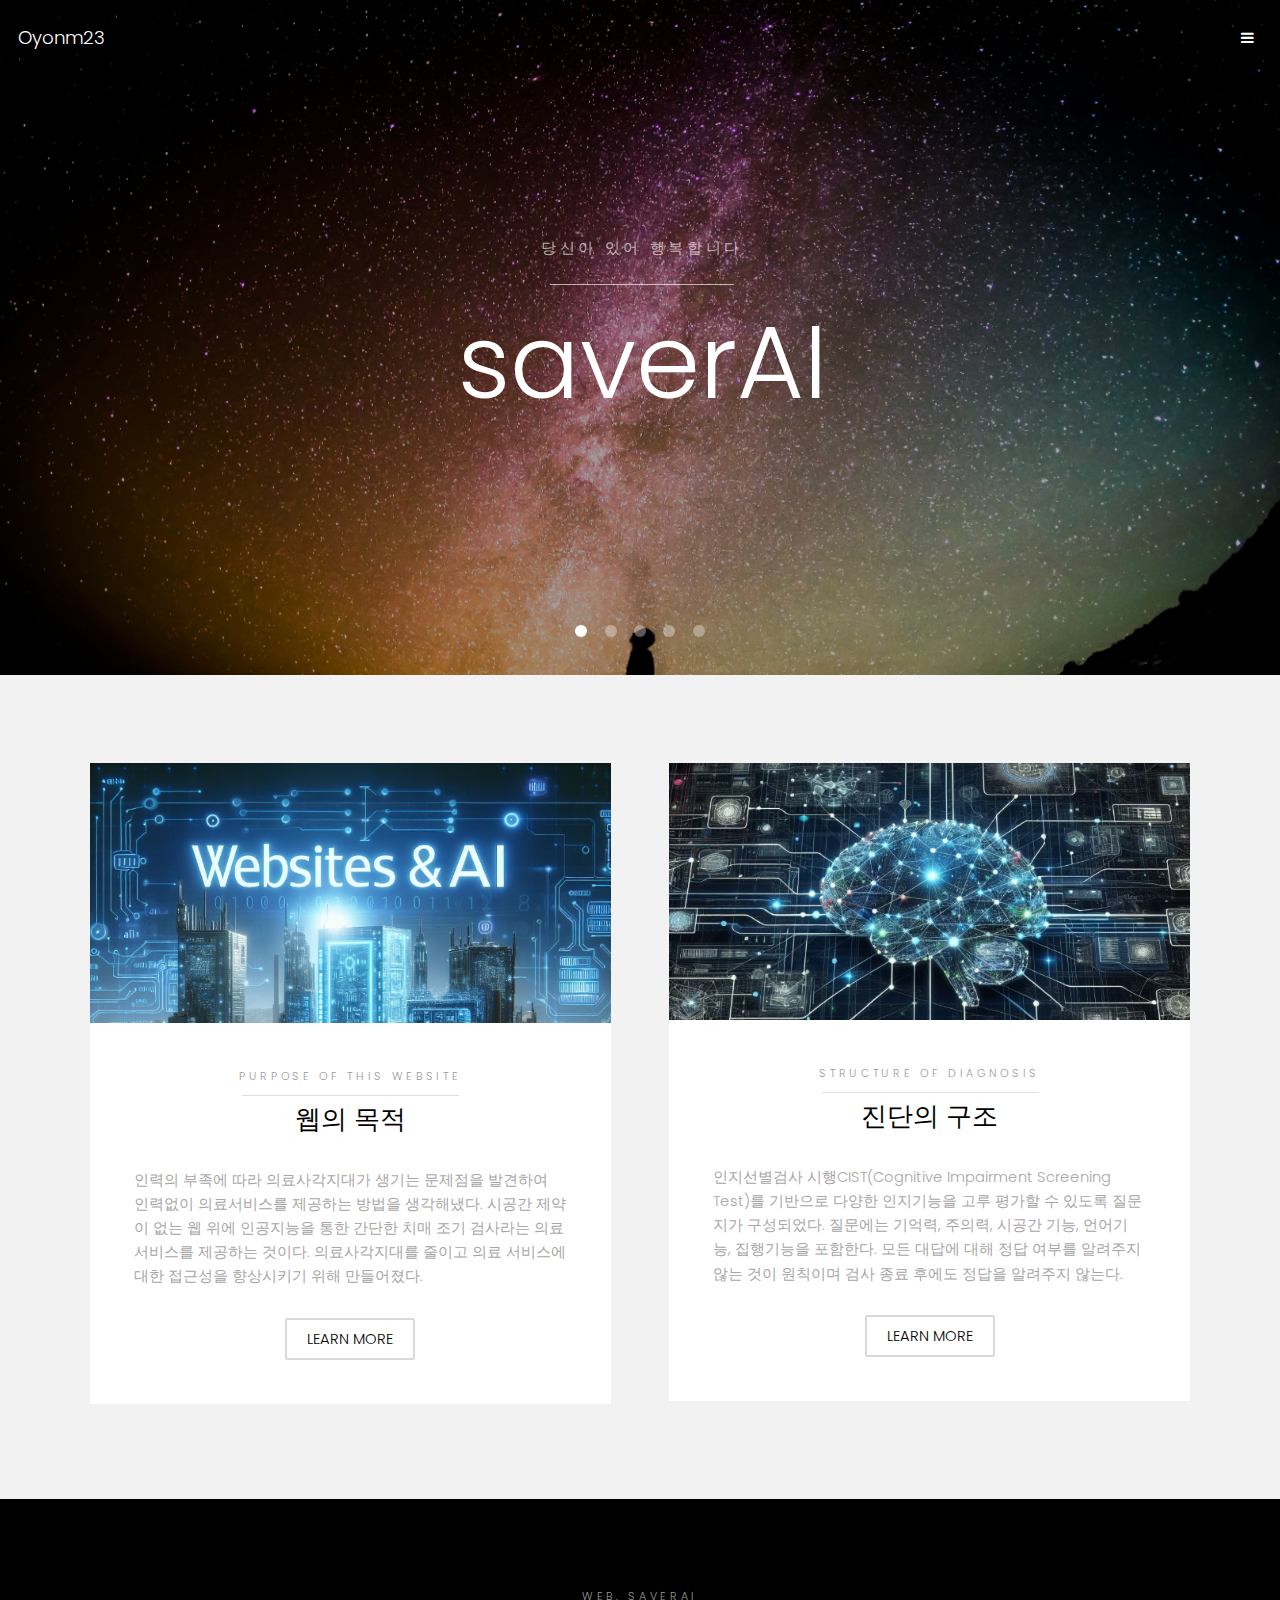
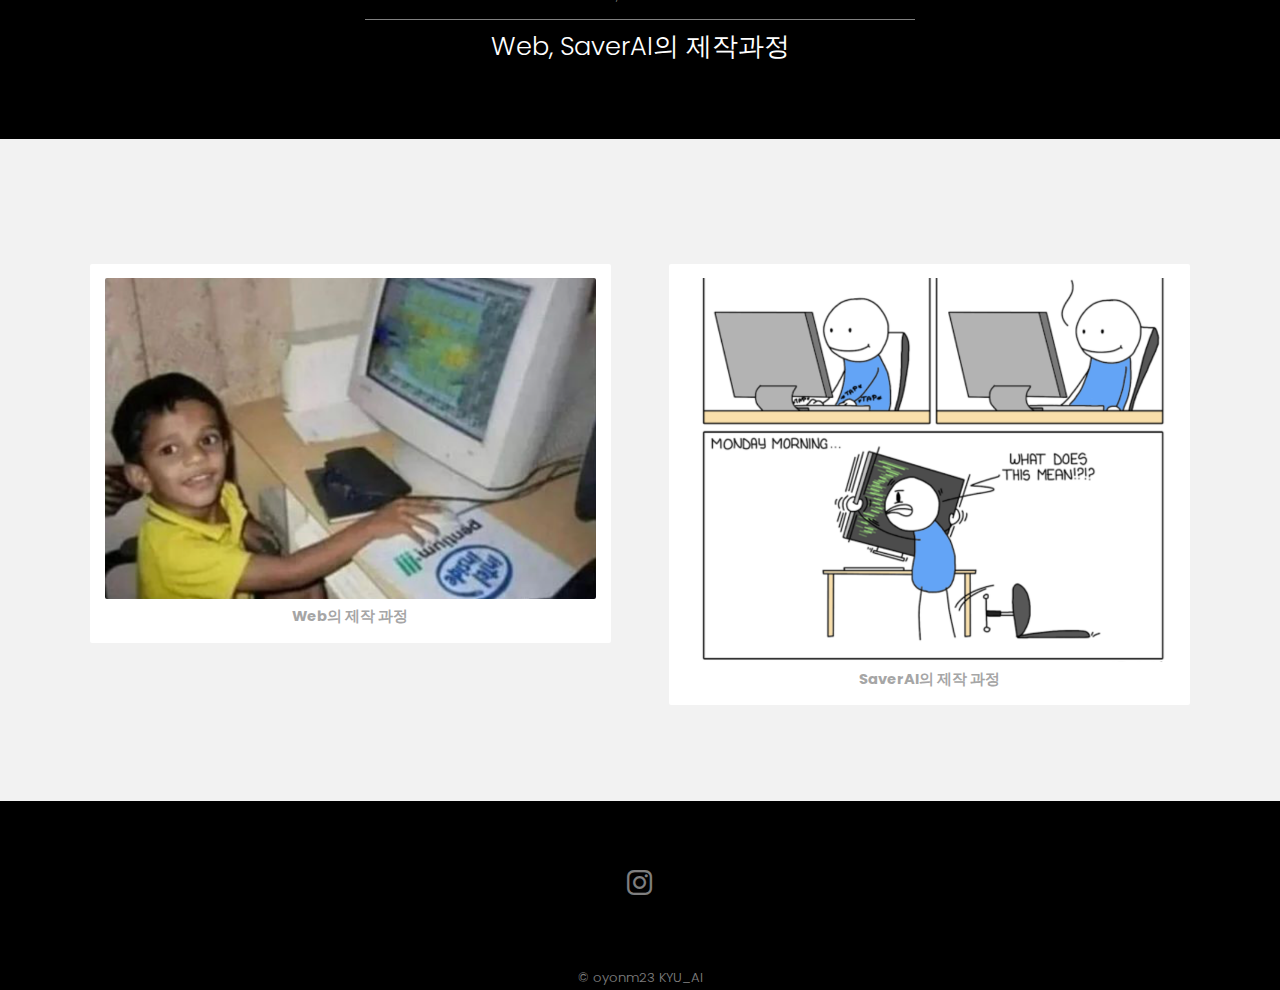
==== index.html @ bd67b0d4 "git" ====
<!DOCTYPE HTML>
<html>
<head>
    <title>SaverAI_oyonm23</title>
    <meta charset="utf-8">
    <meta name="robots" content="index, follow, max-image-preview:large, max-snippet:-1, max-video-preview:-1">
    <meta name="viewport" content="width=device-width, initial-scale=1">
    <link rel="stylesheet" href="assets/css/main.css">
    <style>
        .center-text {
			padding-top: 5px;
            text-align: center;
            font-size: 1em;
            font-weight: bold; 
        }
    </style>
</head>

<body>
    <header id="header" class="alt">
        <div class="logo">
            <a href="#">Oyonm23</a>
        </div>
        <a href="#menu"></a>
    </header>

    <nav id="menu">
        <ul class="links">
            <li><a href="index.html">saver_AI</a></li>
            <li><a href="check.html">검사하기</a></li>
        </ul>
    </nav>

    <section class="banner full">
        <article>
            <img src="images/main2.jpg" alt="" width="1440" height="961">
            <div class="inner">
                <header>
                    <p>당신이 있어 행복합니다</p>
                    <h2>saverAI</h2>
                </header>
            </div>
        </article>
        <article>
            <img src="images/main.jpg" alt="" width="1440" height="961">
            <div class="inner">
                <header>
                    <p>이름을 잊어도 당신은 여전히 당신입니다</p>
                    <h2>saverAI</h2>
                </header>
            </div>
        </article>
        <article>
            <img src="images/main3.jpg" alt="" width="1440" height="962">
            <div class="inner">
                <header>
                    <p>우리의 사랑은 잊혀지지 않을거예요</p>
                    <h2>saverAI</h2>
                </header>
            </div>
        </article>
        <article>
            <img src="images/main4.png" alt="" width="1440" height="961">
            <div class="inner">
                <header>
                    <p>이름을 잊어도 당신은 여전히 당신입니다</p>
                    <h2>saverAI</h2>
                </header>
            </div>
        </article>
        <article>
            <img src="" alt="" width="1440" height="962">
            <div class="inner">
                <header>
                    <p>행복하세요</p>
                    <h2>saverAI</h2>
                </header>
            </div>
        </article>
    </section>

    <section id="one" class="wrapper style2">
        <div class="inner">
            <div class="grid-style">
                <div>
                    <div class="box">
                        <div class="image fit">
                            <img src="images/aiweb.png" alt="" width="600" height="300">
                        </div>
                        <div class="content">
                            <header class="align-center">
                                <p>Purpose of this website</p>
                                <h2>웹의 목적</h2>
                            </header>
                            <p>
                                인력의 부족에 따라 의료사각지대가 생기는 문제점을 발견하여 인력없이 의료서비스를 제공하는 방법을 생각해냈다.
                                시공간 제약이 없는 웹 위에 인공지능을 통한 간단한 치매 조기 검사라는 의료 서비스를 제공하는 것이다.
                                의료사각지대를 줄이고 의료 서비스에 대한 접근성을 향상시키기 위해 만들어졌다.
                            </p>
                            <footer class="align-center"><a href="#" class="button alt">Learn More</a>
                            </footer>
                        </div>
                    </div>
                </div>

                <div>
                    <div class="box">
                        <div class="image fit">
                            <img src="images/ai.png" alt="" width="600" height="300">
                        </div>
                        <div class="content">
                            <header class="align-center">
                                <p>structure of diagnosis</p>
                                <h2>진단의 구조</h2>
                            </header>
                            <p>
                                인지선별검사 시행CIST(Cognitive Impairment Screening Test)를 기반으로 다양한 인지기능을
                                고루 평가할 수 있도록 질문지가 구성되었다. 질문에는 기억력, 주의력, 시공간 기능, 언어기능, 집행기능을 포함한다.
                                모든 대답에 대해 정답 여부를 알려주지 않는 것이 원칙이며 검사 종료 후에도 정답을 알려주지 않는다.
                            </p>
                            <footer class="align-center"><a href="#" class="button alt">Learn More</a>
                            </footer>
                        </div>
                    </div>
                </div>
            </div>
        </div>
    </section>

    <section id="two" class="wrapper style3">
        <div class="inner">
            <header class="align-center">
                <p>Web, SaverAI</p>
                <h2>Web, SaverAI의 제작과정</h2>
            </header>
        </div>
    </section>

    <section id="three" class="wrapper style2">
        <div class="inner">
            <div class="gallery">
                <div>
                    <div class="image fit">
                        <a href="#"><img src="images/me.png" alt="" width="600" height="300"></a>
                        <div class="center-text">Web의 제작 과정</div>
                    </div>
                </div>
                <div>
                    <div class="image fit">
                        <a href="#"><img src="images/dev.png" alt="" width="600" height="300"></a>
                        <div class="center-text">SaverAI의 제작 과정</div>
                    </div>
                </div>
            </div>
        </div>
    </section>

    <footer id="footer">
        <div class="container">
            <ul class="icons">
                <li>
                    <a href="https://www.instagram.com/oyonm23/" class="icon fa-instagram">
                        <span class="label">Instagram</span>
                    </a>
                </li>
            </ul>
        </div>
    </footer>

    <div class="copyright">
        <a href="https://www.instagram.com/oyonm23/">&copy; oyonm23</a>
        <a href="https://ai.konyang.ac.kr/ai.do">KYU_AI</a>
    </div>
    
    <script src="assets/js/jquery.min.js"></script>
    <script src="assets/js/jquery.scrollex.min.js"></script>
    <script src="assets/js/skel.min.js"></script>
    <script src="assets/js/util.js"></script>
    <script src="assets/js/main.js"></script>
</body>
</html>
---- assets/css/main.css ----
@charset "UTF-8";
@import url(font-awesome.min.css);
@import url("https://fonts.googleapis.com/css?family=Poppins:300,400,500,600,700");

	html, body, div, span, applet, object, iframe, h1, h2, h3, h4, h5, h6, p, blockquote, pre, a, abbr, acronym, address, big, cite, code, del, dfn, em, img, ins, kbd, q, s, samp, small, strike, strong, sub, sup, tt, var, b, u, i, center, dl, dt, dd, ol, ul, li, fieldset, form, label, legend, table, caption, tbody, tfoot, thead, tr, th, td, article, aside, canvas, details, embed, figure, figcaption, footer, header, hgroup, menu, nav, output, ruby, section, summary, time, mark, audio, video {
		margin: 0;
		padding: 0;
		border: 0;
		font-size: 100%;
		font: inherit;
		vertical-align: baseline;
	}
.image.fit img {
	width: 100%;
	height: auto;
}
	article, aside, details, figcaption, figure, footer, header, hgroup, menu, nav, section {
		display: block;
	}

	body {
		line-height: 1;
	}

	ol, ul {
		list-style: none;
	}

	blockquote, q {
		quotes: none;
	}

	blockquote:before, blockquote:after, q:before, q:after {
		content: '';
		content: none;
	}

	table {
		border-collapse: collapse;
		border-spacing: 0;
	}

	body {
		-webkit-text-size-adjust: none;
	}
	*, *:before, *:after {
		-moz-box-sizing: border-box;
		-webkit-box-sizing: border-box;
		box-sizing: border-box;}
	.container {
		margin-left: auto;
		margin-right: auto;}
	.container.\31 25\25 {width: 100%;
		max-width: 100rem;
		min-width: 80rem;}
	.container.\37 5\25 {width: 60rem;}
	.container.\35 0\25 {width: 40rem;}
	.container.\32 5\25 {width: 20rem;}
	.container {width: 80rem;}
	@media screen and (max-width: 1680px) {
		.container.\31 25\25 {
			width: 100%;
			max-width: 100rem;
			min-width: 80rem;}
		.container.\37 5\25 {width: 60rem;}

		.container.\35 0\25 {
			width: 40rem;
		}

		.container.\32 5\25 {
			width: 20rem;
		}

		.container {
			width: 80rem;
		}

	}

	@media screen and (max-width: 1280px) {

		.container.\31 25\25 {
			width: 100%;
			max-width: 81.25rem;
			min-width: 65rem;
		}

		.container.\37 5\25 {
			width: 48.75rem;
		}

		.container.\35 0\25 {
			width: 32.5rem;
		}

		.container.\32 5\25 {
			width: 16.25rem;
		}

		.container {
			width: 65rem;
		}

	}

	@media screen and (max-width: 980px) {

		.container.\31 25\25 {
			width: 100%;
			max-width: 112.5%;
			min-width: 90%;
		}

		.container.\37 5\25 {
			width: 67.5%;
		}

		.container.\35 0\25 {
			width: 45%;
		}

		.container.\32 5\25 {
			width: 22.5%;
		}

		.container {
			width: 90%;
		}

	}

	@media screen and (max-width: 736px) {

		.container.\31 25\25 {
			width: 100%;
			max-width: 112.5%;
			min-width: 90%;
		}

		.container.\37 5\25 {
			width: 67.5%;
		}

		.container.\35 0\25 {
			width: 45%;
		}

		.container.\32 5\25 {
			width: 22.5%;
		}

		.container {
			width: 90% !important;
		}

	}

	@media screen and (max-width: 480px) {

		.container.\31 25\25 {
			width: 100%;
			max-width: 112.5%;
			min-width: 90%;
		}

		.container.\37 5\25 {
			width: 67.5%;
		}

		.container.\35 0\25 {
			width: 45%;
		}

		.container.\32 5\25 {
			width: 22.5%;
		}

		.container {
			width: 90% !important;
		}

	}

	.row {
		border-bottom: solid 1px transparent;
		-moz-box-sizing: border-box;
		-webkit-box-sizing: border-box;
		box-sizing: border-box;
	}

	.row > * {
		float: left;
		-moz-box-sizing: border-box;
		-webkit-box-sizing: border-box;
		box-sizing: border-box;
	}

	.row:after, .row:before {
		content: '';
		display: block;
		clear: both;
		height: 0;
	}

	.row.uniform > * > :first-child {
		margin-top: 0;
	}

	.row.uniform > * > :last-child {
		margin-bottom: 0;
	}

	.row.\30 \25 > * {
		padding: 0 0 0 0rem;
	}

	.row.\30 \25 {
		margin: 0 0 -1px 0rem;
	}

	.row.uniform.\30 \25 > * {
		padding: 0rem 0 0 0rem;
	}

	.row.uniform.\30 \25 {
		margin: 0rem 0 -1px 0rem;
	}

	.row > * {
		padding: 0 0 0 2rem;
	}

	.row {
		margin: 0 0 -1px -2rem;
	}

	.row.uniform > * {
		padding: 2rem 0 0 2rem;
	}

	.row.uniform {
		margin: -2rem 0 -1px -2rem;
	}

	.row.\32 00\25 > * {
		padding: 0 0 0 4rem;
	}

	.row.\32 00\25 {
		margin: 0 0 -1px -4rem;
	}

	.row.uniform.\32 00\25 > * {
		padding: 4rem 0 0 4rem;
	}

	.row.uniform.\32 00\25 {
		margin: -4rem 0 -1px -4rem;
	}

	.row.\31 50\25 > * {
		padding: 0 0 0 3rem;
	}

	.row.\31 50\25 {
		margin: 0 0 -1px -3rem;
	}

	.row.uniform.\31 50\25 > * {
		padding: 3rem 0 0 3rem;
	}

	.row.uniform.\31 50\25 {
		margin: -3rem 0 -1px -3rem;
	}

	.row.\35 0\25 > * {
		padding: 0 0 0 1rem;
	}

	.row.\35 0\25 {
		margin: 0 0 -1px -1rem;
	}

	.row.uniform.\35 0\25 > * {
		padding: 1rem 0 0 1rem;
	}

	.row.uniform.\35 0\25 {
		margin: -1rem 0 -1px -1rem;
	}

	.row.\32 5\25 > * {
		padding: 0 0 0 0.5rem;
	}

	.row.\32 5\25 {
		margin: 0 0 -1px -0.5rem;
	}

	.row.uniform.\32 5\25 > * {
		padding: 0.5rem 0 0 0.5rem;
	}

	.row.uniform.\32 5\25 {
		margin: -0.5rem 0 -1px -0.5rem;
	}

	.\31 2u, .\31 2u\24 {
		width: 100%;
		clear: none;
		margin-left: 0;
	}

	.\31 1u, .\31 1u\24 {
		width: 91.6666666667%;
		clear: none;
		margin-left: 0;
	}

	.\31 0u, .\31 0u\24 {
		width: 83.3333333333%;
		clear: none;
		margin-left: 0;
	}

	.\39 u, .\39 u\24 {
		width: 75%;
		clear: none;
		margin-left: 0;
	}

	.\38 u, .\38 u\24 {
		width: 66.6666666667%;
		clear: none;
		margin-left: 0;
	}

	.\37 u, .\37 u\24 {
		width: 58.3333333333%;
		clear: none;
		margin-left: 0;
	}

	.\36 u, .\36 u\24 {
		width: 50%;
		clear: none;
		margin-left: 0;
	}

	.\35 u, .\35 u\24 {
		width: 41.6666666667%;
		clear: none;
		margin-left: 0;
	}

	.\34 u, .\34 u\24 {
		width: 33.3333333333%;
		clear: none;
		margin-left: 0;
	}

	.\33 u, .\33 u\24 {
		width: 25%;
		clear: none;
		margin-left: 0;
	}

	.\32 u, .\32 u\24 {
		width: 16.6666666667%;
		clear: none;
		margin-left: 0;
	}

	.\31 u, .\31 u\24 {
		width: 8.3333333333%;
		clear: none;
		margin-left: 0;
	}

	.\31 2u\24 + *,
	.\31 1u\24 + *,
	.\31 0u\24 + *,
	.\39 u\24 + *,
	.\38 u\24 + *,
	.\37 u\24 + *,
	.\36 u\24 + *,
	.\35 u\24 + *,
	.\34 u\24 + *,
	.\33 u\24 + *,
	.\32 u\24 + *,
	.\31 u\24 + * {
		clear: left;
	}

	.\-11u {
		margin-left: 91.66667%;
	}

	.\-10u {
		margin-left: 83.33333%;
	}

	.\-9u {
		margin-left: 75%;
	}

	.\-8u {
		margin-left: 66.66667%;
	}

	.\-7u {
		margin-left: 58.33333%;
	}

	.\-6u {
		margin-left: 50%;
	}

	.\-5u {
		margin-left: 41.66667%;
	}

	.\-4u {
		margin-left: 33.33333%;
	}

	.\-3u {
		margin-left: 25%;
	}

	.\-2u {
		margin-left: 16.66667%;
	}

	.\-1u {
		margin-left: 8.33333%;
	}

	@media screen and (max-width: 1680px) {

		.row > * {
			padding: 0 0 0 2rem;
		}

		.row {
			margin: 0 0 -1px -2rem;
		}

		.row.uniform > * {
			padding: 2rem 0 0 2rem;
		}

		.row.uniform {
			margin: -2rem 0 -1px -2rem;
		}

		.row.\32 00\25 > * {
			padding: 0 0 0 4rem;
		}

		.row.\32 00\25 {
			margin: 0 0 -1px -4rem;
		}

		.row.uniform.\32 00\25 > * {
			padding: 4rem 0 0 4rem;
		}

		.row.uniform.\32 00\25 {
			margin: -4rem 0 -1px -4rem;
		}

		.row.\31 50\25 > * {
			padding: 0 0 0 3rem;
		}

		.row.\31 50\25 {
			margin: 0 0 -1px -3rem;
		}

		.row.uniform.\31 50\25 > * {
			padding: 3rem 0 0 3rem;
		}

		.row.uniform.\31 50\25 {
			margin: -3rem 0 -1px -3rem;
		}

		.row.\35 0\25 > * {
			padding: 0 0 0 1rem;
		}

		.row.\35 0\25 {
			margin: 0 0 -1px -1rem;
		}

		.row.uniform.\35 0\25 > * {
			padding: 1rem 0 0 1rem;
		}

		.row.uniform.\35 0\25 {
			margin: -1rem 0 -1px -1rem;
		}

		.row.\32 5\25 > * {
			padding: 0 0 0 0.5rem;
		}

		.row.\32 5\25 {
			margin: 0 0 -1px -0.5rem;
		}

		.row.uniform.\32 5\25 > * {
			padding: 0.5rem 0 0 0.5rem;
		}

		.row.uniform.\32 5\25 {
			margin: -0.5rem 0 -1px -0.5rem;
		}

		.\31 2u\28xlarge\29, .\31 2u\24\28xlarge\29 {
			width: 100%;
			clear: none;
			margin-left: 0;
		}

		.\31 1u\28xlarge\29, .\31 1u\24\28xlarge\29 {
			width: 91.6666666667%;
			clear: none;
			margin-left: 0;
		}

		.\31 0u\28xlarge\29, .\31 0u\24\28xlarge\29 {
			width: 83.3333333333%;
			clear: none;
			margin-left: 0;
		}

		.\39 u\28xlarge\29, .\39 u\24\28xlarge\29 {
			width: 75%;
			clear: none;
			margin-left: 0;
		}

		.\38 u\28xlarge\29, .\38 u\24\28xlarge\29 {
			width: 66.6666666667%;
			clear: none;
			margin-left: 0;
		}

		.\37 u\28xlarge\29, .\37 u\24\28xlarge\29 {
			width: 58.3333333333%;
			clear: none;
			margin-left: 0;
		}

		.\36 u\28xlarge\29, .\36 u\24\28xlarge\29 {
			width: 50%;
			clear: none;
			margin-left: 0;
		}

		.\35 u\28xlarge\29, .\35 u\24\28xlarge\29 {
			width: 41.6666666667%;
			clear: none;
			margin-left: 0;
		}

		.\34 u\28xlarge\29, .\34 u\24\28xlarge\29 {
			width: 33.3333333333%;
			clear: none;
			margin-left: 0;
		}

		.\33 u\28xlarge\29, .\33 u\24\28xlarge\29 {
			width: 25%;
			clear: none;
			margin-left: 0;
		}

		.\32 u\28xlarge\29, .\32 u\24\28xlarge\29 {
			width: 16.6666666667%;
			clear: none;
			margin-left: 0;
		}

		.\31 u\28xlarge\29, .\31 u\24\28xlarge\29 {
			width: 8.3333333333%;
			clear: none;
			margin-left: 0;
		}

		.\31 2u\24\28xlarge\29 + *,
		.\31 1u\24\28xlarge\29 + *,
		.\31 0u\24\28xlarge\29 + *,
		.\39 u\24\28xlarge\29 + *,
		.\38 u\24\28xlarge\29 + *,
		.\37 u\24\28xlarge\29 + *,
		.\36 u\24\28xlarge\29 + *,
		.\35 u\24\28xlarge\29 + *,
		.\34 u\24\28xlarge\29 + *,
		.\33 u\24\28xlarge\29 + *,
		.\32 u\24\28xlarge\29 + *,
		.\31 u\24\28xlarge\29 + * {
			clear: left;
		}

		.\-11u\28xlarge\29 {
			margin-left: 91.66667%;
		}

		.\-10u\28xlarge\29 {
			margin-left: 83.33333%;
		}

		.\-9u\28xlarge\29 {
			margin-left: 75%;
		}

		.\-8u\28xlarge\29 {
			margin-left: 66.66667%;
		}

		.\-7u\28xlarge\29 {
			margin-left: 58.33333%;
		}

		.\-6u\28xlarge\29 {
			margin-left: 50%;
		}

		.\-5u\28xlarge\29 {
			margin-left: 41.66667%;
		}

		.\-4u\28xlarge\29 {
			margin-left: 33.33333%;
		}

		.\-3u\28xlarge\29 {
			margin-left: 25%;
		}

		.\-2u\28xlarge\29 {
			margin-left: 16.66667%;
		}

		.\-1u\28xlarge\29 {
			margin-left: 8.33333%;
		}

	}

	@media screen and (max-width: 1280px) {

		.row > * {
			padding: 0 0 0 1.5rem;
		}

		.row {
			margin: 0 0 -1px -1.5rem;
		}

		.row.uniform > * {
			padding: 1.5rem 0 0 1.5rem;
		}

		.row.uniform {
			margin: -1.5rem 0 -1px -1.5rem;
		}

		.row.\32 00\25 > * {
			padding: 0 0 0 3rem;
		}

		.row.\32 00\25 {
			margin: 0 0 -1px -3rem;
		}

		.row.uniform.\32 00\25 > * {
			padding: 3rem 0 0 3rem;
		}

		.row.uniform.\32 00\25 {
			margin: -3rem 0 -1px -3rem;
		}

		.row.\31 50\25 > * {
			padding: 0 0 0 2.25rem;
		}

		.row.\31 50\25 {
			margin: 0 0 -1px -2.25rem;
		}

		.row.uniform.\31 50\25 > * {
			padding: 2.25rem 0 0 2.25rem;
		}

		.row.uniform.\31 50\25 {
			margin: -2.25rem 0 -1px -2.25rem;
		}

		.row.\35 0\25 > * {
			padding: 0 0 0 0.75rem;
		}

		.row.\35 0\25 {
			margin: 0 0 -1px -0.75rem;
		}

		.row.uniform.\35 0\25 > * {
			padding: 0.75rem 0 0 0.75rem;
		}

		.row.uniform.\35 0\25 {
			margin: -0.75rem 0 -1px -0.75rem;
		}

		.row.\32 5\25 > * {
			padding: 0 0 0 0.375rem;
		}

		.row.\32 5\25 {
			margin: 0 0 -1px -0.375rem;
		}

		.row.uniform.\32 5\25 > * {
			padding: 0.375rem 0 0 0.375rem;
		}

		.row.uniform.\32 5\25 {
			margin: -0.375rem 0 -1px -0.375rem;
		}

		.\31 2u\28large\29, .\31 2u\24\28large\29 {
			width: 100%;
			clear: none;
			margin-left: 0;
		}

		.\31 1u\28large\29, .\31 1u\24\28large\29 {
			width: 91.6666666667%;
			clear: none;
			margin-left: 0;
		}

		.\31 0u\28large\29, .\31 0u\24\28large\29 {
			width: 83.3333333333%;
			clear: none;
			margin-left: 0;
		}

		.\39 u\28large\29, .\39 u\24\28large\29 {
			width: 75%;
			clear: none;
			margin-left: 0;
		}

		.\38 u\28large\29, .\38 u\24\28large\29 {
			width: 66.6666666667%;
			clear: none;
			margin-left: 0;
		}

		.\37 u\28large\29, .\37 u\24\28large\29 {
			width: 58.3333333333%;
			clear: none;
			margin-left: 0;
		}

		.\36 u\28large\29, .\36 u\24\28large\29 {
			width: 50%;
			clear: none;
			margin-left: 0;
		}

		.\35 u\28large\29, .\35 u\24\28large\29 {
			width: 41.6666666667%;
			clear: none;
			margin-left: 0;
		}

		.\34 u\28large\29, .\34 u\24\28large\29 {
			width: 33.3333333333%;
			clear: none;
			margin-left: 0;
		}

		.\33 u\28large\29, .\33 u\24\28large\29 {
			width: 25%;
			clear: none;
			margin-left: 0;
		}

		.\32 u\28large\29, .\32 u\24\28large\29 {
			width: 16.6666666667%;
			clear: none;
			margin-left: 0;
		}

		.\31 u\28large\29, .\31 u\24\28large\29 {
			width: 8.3333333333%;
			clear: none;
			margin-left: 0;
		}

		.\31 2u\24\28large\29 + *,
		.\31 1u\24\28large\29 + *,
		.\31 0u\24\28large\29 + *,
		.\39 u\24\28large\29 + *,
		.\38 u\24\28large\29 + *,
		.\37 u\24\28large\29 + *,
		.\36 u\24\28large\29 + *,
		.\35 u\24\28large\29 + *,
		.\34 u\24\28large\29 + *,
		.\33 u\24\28large\29 + *,
		.\32 u\24\28large\29 + *,
		.\31 u\24\28large\29 + * {
			clear: left;
		}

		.\-11u\28large\29 {
			margin-left: 91.66667%;
		}

		.\-10u\28large\29 {
			margin-left: 83.33333%;
		}

		.\-9u\28large\29 {
			margin-left: 75%;
		}

		.\-8u\28large\29 {
			margin-left: 66.66667%;
		}

		.\-7u\28large\29 {
			margin-left: 58.33333%;
		}

		.\-6u\28large\29 {
			margin-left: 50%;
		}

		.\-5u\28large\29 {
			margin-left: 41.66667%;
		}

		.\-4u\28large\29 {
			margin-left: 33.33333%;
		}

		.\-3u\28large\29 {
			margin-left: 25%;
		}

		.\-2u\28large\29 {
			margin-left: 16.66667%;
		}

		.\-1u\28large\29 {
			margin-left: 8.33333%;
		}

	}

	@media screen and (max-width: 980px) {

		.row > * {
			padding: 0 0 0 1.5rem;
		}

		.row {
			margin: 0 0 -1px -1.5rem;
		}

		.row.uniform > * {
			padding: 1.5rem 0 0 1.5rem;
		}

		.row.uniform {
			margin: -1.5rem 0 -1px -1.5rem;
		}

		.row.\32 00\25 > * {
			padding: 0 0 0 3rem;
		}

		.row.\32 00\25 {
			margin: 0 0 -1px -3rem;
		}

		.row.uniform.\32 00\25 > * {
			padding: 3rem 0 0 3rem;
		}

		.row.uniform.\32 00\25 {
			margin: -3rem 0 -1px -3rem;
		}

		.row.\31 50\25 > * {
			padding: 0 0 0 2.25rem;
		}

		.row.\31 50\25 {
			margin: 0 0 -1px -2.25rem;
		}

		.row.uniform.\31 50\25 > * {
			padding: 2.25rem 0 0 2.25rem;
		}

		.row.uniform.\31 50\25 {
			margin: -2.25rem 0 -1px -2.25rem;
		}

		.row.\35 0\25 > * {
			padding: 0 0 0 0.75rem;
		}

		.row.\35 0\25 {
			margin: 0 0 -1px -0.75rem;
		}

		.row.uniform.\35 0\25 > * {
			padding: 0.75rem 0 0 0.75rem;
		}

		.row.uniform.\35 0\25 {
			margin: -0.75rem 0 -1px -0.75rem;
		}

		.row.\32 5\25 > * {
			padding: 0 0 0 0.375rem;
		}

		.row.\32 5\25 {
			margin: 0 0 -1px -0.375rem;
		}

		.row.uniform.\32 5\25 > * {
			padding: 0.375rem 0 0 0.375rem;
		}

		.row.uniform.\32 5\25 {
			margin: -0.375rem 0 -1px -0.375rem;
		}

		.\31 2u\28medium\29, .\31 2u\24\28medium\29 {
			width: 100%;
			clear: none;
			margin-left: 0;
		}

		.\31 1u\28medium\29, .\31 1u\24\28medium\29 {
			width: 91.6666666667%;
			clear: none;
			margin-left: 0;
		}

		.\31 0u\28medium\29, .\31 0u\24\28medium\29 {
			width: 83.3333333333%;
			clear: none;
			margin-left: 0;
		}

		.\39 u\28medium\29, .\39 u\24\28medium\29 {
			width: 75%;
			clear: none;
			margin-left: 0;
		}

		.\38 u\28medium\29, .\38 u\24\28medium\29 {
			width: 66.6666666667%;
			clear: none;
			margin-left: 0;
		}

		.\37 u\28medium\29, .\37 u\24\28medium\29 {
			width: 58.3333333333%;
			clear: none;
			margin-left: 0;
		}

		.\36 u\28medium\29, .\36 u\24\28medium\29 {
			width: 50%;
			clear: none;
			margin-left: 0;
		}

		.\35 u\28medium\29, .\35 u\24\28medium\29 {
			width: 41.6666666667%;
			clear: none;
			margin-left: 0;
		}

		.\34 u\28medium\29, .\34 u\24\28medium\29 {
			width: 33.3333333333%;
			clear: none;
			margin-left: 0;
		}

		.\33 u\28medium\29, .\33 u\24\28medium\29 {
			width: 25%;
			clear: none;
			margin-left: 0;
		}

		.\32 u\28medium\29, .\32 u\24\28medium\29 {
			width: 16.6666666667%;
			clear: none;
			margin-left: 0;
		}

		.\31 u\28medium\29, .\31 u\24\28medium\29 {
			width: 8.3333333333%;
			clear: none;
			margin-left: 0;
		}

		.\31 2u\24\28medium\29 + *,
		.\31 1u\24\28medium\29 + *,
		.\31 0u\24\28medium\29 + *,
		.\39 u\24\28medium\29 + *,
		.\38 u\24\28medium\29 + *,
		.\37 u\24\28medium\29 + *,
		.\36 u\24\28medium\29 + *,
		.\35 u\24\28medium\29 + *,
		.\34 u\24\28medium\29 + *,
		.\33 u\24\28medium\29 + *,
		.\32 u\24\28medium\29 + *,
		.\31 u\24\28medium\29 + * {
			clear: left;
		}

		.\-11u\28medium\29 {
			margin-left: 91.66667%;
		}

		.\-10u\28medium\29 {
			margin-left: 83.33333%;
		}

		.\-9u\28medium\29 {
			margin-left: 75%;
		}

		.\-8u\28medium\29 {
			margin-left: 66.66667%;
		}

		.\-7u\28medium\29 {
			margin-left: 58.33333%;
		}

		.\-6u\28medium\29 {
			margin-left: 50%;
		}

		.\-5u\28medium\29 {
			margin-left: 41.66667%;
		}

		.\-4u\28medium\29 {
			margin-left: 33.33333%;
		}

		.\-3u\28medium\29 {
			margin-left: 25%;
		}

		.\-2u\28medium\29 {
			margin-left: 16.66667%;
		}

		.\-1u\28medium\29 {
			margin-left: 8.33333%;
		}

	}

	@media screen and (max-width: 736px) {

		.row > * {
			padding: 0 0 0 1.25rem;
		}

		.row {
			margin: 0 0 -1px -1.25rem;
		}

		.row.uniform > * {
			padding: 1.25rem 0 0 1.25rem;
		}

		.row.uniform {
			margin: -1.25rem 0 -1px -1.25rem;
		}

		.row.\32 00\25 > * {
			padding: 0 0 0 2.5rem;
		}

		.row.\32 00\25 {
			margin: 0 0 -1px -2.5rem;
		}

		.row.uniform.\32 00\25 > * {
			padding: 2.5rem 0 0 2.5rem;
		}

		.row.uniform.\32 00\25 {
			margin: -2.5rem 0 -1px -2.5rem;
		}

		.row.\31 50\25 > * {
			padding: 0 0 0 1.875rem;
		}

		.row.\31 50\25 {
			margin: 0 0 -1px -1.875rem;
		}

		.row.uniform.\31 50\25 > * {
			padding: 1.875rem 0 0 1.875rem;
		}

		.row.uniform.\31 50\25 {
			margin: -1.875rem 0 -1px -1.875rem;
		}

		.row.\35 0\25 > * {
			padding: 0 0 0 0.625rem;
		}

		.row.\35 0\25 {
			margin: 0 0 -1px -0.625rem;
		}

		.row.uniform.\35 0\25 > * {
			padding: 0.625rem 0 0 0.625rem;
		}

		.row.uniform.\35 0\25 {
			margin: -0.625rem 0 -1px -0.625rem;
		}

		.row.\32 5\25 > * {
			padding: 0 0 0 0.3125rem;
		}

		.row.\32 5\25 {
			margin: 0 0 -1px -0.3125rem;
		}

		.row.uniform.\32 5\25 > * {
			padding: 0.3125rem 0 0 0.3125rem;
		}

		.row.uniform.\32 5\25 {
			margin: -0.3125rem 0 -1px -0.3125rem;
		}

		.\31 2u\28small\29, .\31 2u\24\28small\29 {
			width: 100%;
			clear: none;
			margin-left: 0;
		}

		.\31 1u\28small\29, .\31 1u\24\28small\29 {
			width: 91.6666666667%;
			clear: none;
			margin-left: 0;
		}

		.\31 0u\28small\29, .\31 0u\24\28small\29 {
			width: 83.3333333333%;
			clear: none;
			margin-left: 0;
		}

		.\39 u\28small\29, .\39 u\24\28small\29 {
			width: 75%;
			clear: none;
			margin-left: 0;
		}

		.\38 u\28small\29, .\38 u\24\28small\29 {
			width: 66.6666666667%;
			clear: none;
			margin-left: 0;
		}

		.\37 u\28small\29, .\37 u\24\28small\29 {
			width: 58.3333333333%;
			clear: none;
			margin-left: 0;
		}

		.\36 u\28small\29, .\36 u\24\28small\29 {
			width: 50%;
			clear: none;
			margin-left: 0;
		}

		.\35 u\28small\29, .\35 u\24\28small\29 {
			width: 41.6666666667%;
			clear: none;
			margin-left: 0;
		}

		.\34 u\28small\29, .\34 u\24\28small\29 {
			width: 33.3333333333%;
			clear: none;
			margin-left: 0;
		}

		.\33 u\28small\29, .\33 u\24\28small\29 {
			width: 25%;
			clear: none;
			margin-left: 0;
		}

		.\32 u\28small\29, .\32 u\24\28small\29 {
			width: 16.6666666667%;
			clear: none;
			margin-left: 0;
		}

		.\31 u\28small\29, .\31 u\24\28small\29 {
			width: 8.3333333333%;
			clear: none;
			margin-left: 0;
		}

		.\31 2u\24\28small\29 + *,
		.\31 1u\24\28small\29 + *,
		.\31 0u\24\28small\29 + *,
		.\39 u\24\28small\29 + *,
		.\38 u\24\28small\29 + *,
		.\37 u\24\28small\29 + *,
		.\36 u\24\28small\29 + *,
		.\35 u\24\28small\29 + *,
		.\34 u\24\28small\29 + *,
		.\33 u\24\28small\29 + *,
		.\32 u\24\28small\29 + *,
		.\31 u\24\28small\29 + * {
			clear: left;
		}

		.\-11u\28small\29 {
			margin-left: 91.66667%;
		}

		.\-10u\28small\29 {
			margin-left: 83.33333%;
		}

		.\-9u\28small\29 {
			margin-left: 75%;
		}

		.\-8u\28small\29 {
			margin-left: 66.66667%;
		}

		.\-7u\28small\29 {
			margin-left: 58.33333%;
		}

		.\-6u\28small\29 {
			margin-left: 50%;
		}

		.\-5u\28small\29 {
			margin-left: 41.66667%;
		}

		.\-4u\28small\29 {
			margin-left: 33.33333%;
		}

		.\-3u\28small\29 {
			margin-left: 25%;
		}

		.\-2u\28small\29 {
			margin-left: 16.66667%;
		}

		.\-1u\28small\29 {
			margin-left: 8.33333%;
		}

	}

	@media screen and (max-width: 480px) {

		.row > * {
			padding: 0 0 0 1.25rem;
		}

		.row {
			margin: 0 0 -1px -1.25rem;
		}

		.row.uniform > * {
			padding: 1.25rem 0 0 1.25rem;
		}

		.row.uniform {
			margin: -1.25rem 0 -1px -1.25rem;
		}

		.row.\32 00\25 > * {
			padding: 0 0 0 2.5rem;
		}

		.row.\32 00\25 {
			margin: 0 0 -1px -2.5rem;
		}

		.row.uniform.\32 00\25 > * {
			padding: 2.5rem 0 0 2.5rem;
		}

		.row.uniform.\32 00\25 {
			margin: -2.5rem 0 -1px -2.5rem;
		}

		.row.\31 50\25 > * {
			padding: 0 0 0 1.875rem;
		}

		.row.\31 50\25 {
			margin: 0 0 -1px -1.875rem;
		}

		.row.uniform.\31 50\25 > * {
			padding: 1.875rem 0 0 1.875rem;
		}

		.row.uniform.\31 50\25 {
			margin: -1.875rem 0 -1px -1.875rem;
		}

		.row.\35 0\25 > * {
			padding: 0 0 0 0.625rem;
		}

		.row.\35 0\25 {
			margin: 0 0 -1px -0.625rem;
		}

		.row.uniform.\35 0\25 > * {
			padding: 0.625rem 0 0 0.625rem;
		}

		.row.uniform.\35 0\25 {
			margin: -0.625rem 0 -1px -0.625rem;
		}

		.row.\32 5\25 > * {
			padding: 0 0 0 0.3125rem;
		}

		.row.\32 5\25 {
			margin: 0 0 -1px -0.3125rem;
		}

		.row.uniform.\32 5\25 > * {
			padding: 0.3125rem 0 0 0.3125rem;
		}

		.row.uniform.\32 5\25 {
			margin: -0.3125rem 0 -1px -0.3125rem;
		}

		.\31 2u\28xsmall\29, .\31 2u\24\28xsmall\29 {
			width: 100%;
			clear: none;
			margin-left: 0;
		}

		.\31 1u\28xsmall\29, .\31 1u\24\28xsmall\29 {
			width: 91.6666666667%;
			clear: none;
			margin-left: 0;
		}

		.\31 0u\28xsmall\29, .\31 0u\24\28xsmall\29 {
			width: 83.3333333333%;
			clear: none;
			margin-left: 0;
		}

		.\39 u\28xsmall\29, .\39 u\24\28xsmall\29 {
			width: 75%;
			clear: none;
			margin-left: 0;
		}

		.\38 u\28xsmall\29, .\38 u\24\28xsmall\29 {
			width: 66.6666666667%;
			clear: none;
			margin-left: 0;
		}

		.\37 u\28xsmall\29, .\37 u\24\28xsmall\29 {
			width: 58.3333333333%;
			clear: none;
			margin-left: 0;
		}

		.\36 u\28xsmall\29, .\36 u\24\28xsmall\29 {
			width: 50%;
			clear: none;
			margin-left: 0;
		}

		.\35 u\28xsmall\29, .\35 u\24\28xsmall\29 {
			width: 41.6666666667%;
			clear: none;
			margin-left: 0;
		}

		.\34 u\28xsmall\29, .\34 u\24\28xsmall\29 {
			width: 33.3333333333%;
			clear: none;
			margin-left: 0;
		}

		.\33 u\28xsmall\29, .\33 u\24\28xsmall\29 {
			width: 25%;
			clear: none;
			margin-left: 0;
		}

		.\32 u\28xsmall\29, .\32 u\24\28xsmall\29 {
			width: 16.6666666667%;
			clear: none;
			margin-left: 0;
		}

		.\31 u\28xsmall\29, .\31 u\24\28xsmall\29 {
			width: 8.3333333333%;
			clear: none;
			margin-left: 0;
		}

		.\31 2u\24\28xsmall\29 + *,
		.\31 1u\24\28xsmall\29 + *,
		.\31 0u\24\28xsmall\29 + *,
		.\39 u\24\28xsmall\29 + *,
		.\38 u\24\28xsmall\29 + *,
		.\37 u\24\28xsmall\29 + *,
		.\36 u\24\28xsmall\29 + *,
		.\35 u\24\28xsmall\29 + *,
		.\34 u\24\28xsmall\29 + *,
		.\33 u\24\28xsmall\29 + *,
		.\32 u\24\28xsmall\29 + *,
		.\31 u\24\28xsmall\29 + * {
			clear: left;
		}

		.\-11u\28xsmall\29 {
			margin-left: 91.66667%;
		}

		.\-10u\28xsmall\29 {
			margin-left: 83.33333%;
		}

		.\-9u\28xsmall\29 {
			margin-left: 75%;
		}

		.\-8u\28xsmall\29 {
			margin-left: 66.66667%;
		}

		.\-7u\28xsmall\29 {
			margin-left: 58.33333%;
		}

		.\-6u\28xsmall\29 {
			margin-left: 50%;
		}

		.\-5u\28xsmall\29 {
			margin-left: 41.66667%;
		}

		.\-4u\28xsmall\29 {
			margin-left: 33.33333%;
		}

		.\-3u\28xsmall\29 {
			margin-left: 25%;
		}

		.\-2u\28xsmall\29 {
			margin-left: 16.66667%;
		}

		.\-1u\28xsmall\29 {
			margin-left: 8.33333%;
		}

	}

	@-ms-viewport {
		width: device-width;
	}

	body {
		-ms-overflow-style: scrollbar;
	}

	@media screen and (max-width: 480px) {

		html, body {
			min-width: 320px;
		}

	}

	body {
		background: #fff;
	}

		body.is-loading *, body.is-loading *:before, body.is-loading *:after {
			-moz-animation: none !important;
			-webkit-animation: none !important;
			-ms-animation: none !important;
			animation: none !important;
			-moz-transition: none !important;
			-webkit-transition: none !important;
			-ms-transition: none !important;
			transition: none !important;
		}

	html {
		font-size: 13pt;
	}

		@media screen and (max-width: 1680px) {

			html {
				font-size: 11pt;
			}

		}

		@media screen and (max-width: 1280px) {

			html {
				font-size: 11pt;
			}

		}

		@media screen and (max-width: 980px) {

			html {
				font-size: 12pt;
			}

		}

		@media screen and (max-width: 736px) {

			html {
				font-size: 12pt;
			}

		}

		@media screen and (max-width: 480px) {

			html {
				font-size: 12pt;
			}

		}

	body {
		background-color: #fff;
		color: #444;
	}

	body, input, select, textarea {
		font-family: "Poppins", sans-serif;
		font-weight: 300;
		font-size: 1rem;
		line-height: 1.65;
	}

	a {
		text-decoration: underline;
	}

		a:hover {
			text-decoration: none;
		}

	strong, b {
		font-weight: 600;
	}

	em, i {
		font-style: italic;
	}

	p {
		margin: 0 0 2rem 0;
	}

		p.special {
			text-transform: uppercase;
			font-size: .75rem;
			font-weight: 300;
			margin: 0 0 .5rem 0;
			padding: 0 0 1rem 0;
			letter-spacing: .25rem;
		}

			p.special:after {
				content: '';
				position: absolute;
				margin: auto;
				right: 0;
				bottom: 0;
				left: 0;
				width: 50%;
				height: 1px;
				background-color: rgba(0, 0, 0, 0.125);
			}

	h1, h2, h3, h4, h5, h6 {
		font-weight: 300;
		line-height: 1.5;
		margin: 0 0 1rem 0;
	}

		h1 a, h2 a, h3 a, h4 a, h5 a, h6 a {
			color: inherit;
			text-decoration: none;
		}

	h2 {
		font-size: 1.75rem;
	}

	h3 {
		font-size: 1.35rem;
	}

	h4 {
		font-size: 1.1rem;
	}

	h5 {
		font-size: 0.9rem;
	}

	h6 {
		font-size: 0.7rem;
	}

	sub {
		font-size: 0.8rem;
		position: relative;
		top: 0.5rem;
	}

	sup {
		font-size: 0.8rem;
		position: relative;
		top: -0.5rem;
	}

	blockquote {
		border-left: solid 4px;
		font-style: italic;
		margin: 0 0 2rem 0;
		padding: 0.5rem 0 0.5rem 2rem;
	}

	code {
		border-radius: 2px;
		border: solid 1px;
		font-family: "Courier New", monospace;
		font-size: 0.9rem;
		margin: 0 0.25rem;
		padding: 0.25rem 0.65rem;
	}

	pre {
		-webkit-overflow-scrolling: touch;
		font-family: "Courier New", monospace;
		font-size: 0.9rem;
		margin: 0 0 2rem 0;
	}

		pre code {
			display: block;
			line-height: 1.75;
			padding: 1rem 1.5rem;
			overflow-x: auto;
		}

	hr {
		border: 0;
		border-bottom: solid 1px;
		margin: 2rem 0;
	}

		hr.major {
			margin: 3rem 0;
		}

	.align-left {
		text-align: left;
	}

	.align-center {
		text-align: center;
	}

	.align-right {
		text-align: right;
	}

	input, select, textarea {
		color: #555;
	}

	a {
		color: #8a4680;
	}

	strong, b {
		color: #555;
	}

	h1, h2, h3, h4, h5, h6 {
		color: #555;
	}

	blockquote {
		border-left-color: rgba(144, 144, 144, 0.25);
	}

	code {
		background: rgba(144, 144, 144, 0.075);
		border-color: rgba(144, 144, 144, 0.25);
	}

	hr {
		border-bottom-color: rgba(144, 144, 144, 0.25);
	}

	.box {
		margin-bottom: 2rem;
		background: #FFF;
	}

		.box .image.fit {
			margin: 0;
			border-radius: 0;
		}

			.box .image.fit img {
				border-radius: 0;
			}

		.box header h2 {
			margin-bottom: 2rem;
		}

		.box header p {
			text-transform: uppercase;
			font-size: .75rem;
			font-weight: 300;
			margin: 0 0 .25rem 0;
			padding: 0 0 .75rem 0;
			letter-spacing: .25rem;
		}

			.box header p:after {
				content: '';
				position: absolute;
				margin: auto;
				right: 0;
				bottom: 0;
				left: 0;
				width: 50%;
				height: 1px;
				background-color: rgba(0, 0, 0, 0.125);
			}

		.box .content {
			padding: 3rem;
		}

		.box > :last-child,
		.box > :last-child > :last-child,
		.box > :last-child > :last-child > :last-child {
			margin-bottom: 0;
		}

		.box.alt {
			border: 0;
			border-radius: 0;
			padding: 0;
		}

		@media screen and (max-width: 736px) {

			.box .content {
				padding: 2rem;
			}

		}

	.box {
		border-color: rgba(144, 144, 144, 0.25);
	}

/* Button */

	input[type="submit"],
	input[type="reset"],
	input[type="button"],
	button,
	.button {
		-moz-appearance: none;
		-webkit-appearance: none;
		-ms-appearance: none;
		appearance: none;
		-moz-transition: background-color 0.2s ease-in-out, color 0.2s ease-in-out;
		-webkit-transition: background-color 0.2s ease-in-out, color 0.2s ease-in-out;
		-ms-transition: background-color 0.2s ease-in-out, color 0.2s ease-in-out;
		transition: background-color 0.2s ease-in-out, color 0.2s ease-in-out;
		border-radius: 2px;
		border: 0;
		cursor: pointer;
		display: inline-block;
		font-weight: 300;
		height: 2.85rem;
		line-height: 2.95rem;
		padding: 0 1.5rem;
		text-align: center;
		text-decoration: none;
		text-transform: uppercase;
		white-space: nowrap;
	}

		input[type="submit"].icon,
		input[type="reset"].icon,
		input[type="button"].icon,
		button.icon,
		.button.icon {
			padding-left: 1.35rem;
		}

			input[type="submit"].icon:before,
			input[type="reset"].icon:before,
			input[type="button"].icon:before,
			button.icon:before,
			.button.icon:before {
				margin-right: 0.5rem;
			}

		input[type="submit"].fit,
		input[type="reset"].fit,
		input[type="button"].fit,
		button.fit,
		.button.fit {
			display: block;
			margin: 0 0 1rem 0;
			width: 100%;
		}

		input[type="submit"].small,
		input[type="reset"].small,
		input[type="button"].small,
		button.small,
		.button.small {
			font-size: 0.8rem;
		}

		input[type="submit"].big,
		input[type="reset"].big,
		input[type="button"].big,
		button.big,
		.button.big {
			font-size: 1.35rem;
		}

		input[type="submit"].disabled, input[type="submit"]:disabled,
		input[type="reset"].disabled,
		input[type="reset"]:disabled,
		input[type="button"].disabled,
		input[type="button"]:disabled,
		button.disabled,
		button:disabled,
		.button.disabled,
		.button:disabled {
			-moz-pointer-events: none;
			-webkit-pointer-events: none;
			-ms-pointer-events: none;
			pointer-events: none;
			opacity: 0.25;
		}

		@media screen and (max-width: 480px) {

			input[type="submit"],
			input[type="reset"],
			input[type="button"],
			button,
			.button {
				padding: 0;
				width: 100%;
			}

		}

	input[type="submit"],
	input[type="reset"],
	input[type="button"],
	button,
	.button {
		background-color: #f2f2f2;
		color: #000 !important;
	}

		input[type="submit"]:hover,
		input[type="reset"]:hover,
		input[type="button"]:hover,
		button:hover,
		.button:hover {
			background-color: white;
		}

		input[type="submit"]:active,
		input[type="reset"]:active,
		input[type="button"]:active,
		button:active,
		.button:active {
			background-color: #e5e5e5;
		}

		input[type="submit"].alt,
		input[type="reset"].alt,
		input[type="button"].alt,
		button.alt,
		.button.alt {
			background-color: transparent;
			box-shadow: inset 0 0 0 2px rgba(144, 144, 144, 0.25);
			color: #555 !important;
		}

			input[type="submit"].alt:hover,
			input[type="reset"].alt:hover,
			input[type="button"].alt:hover,
			button.alt:hover,
			.button.alt:hover {
				background-color: rgba(144, 144, 144, 0.075);
			}

			input[type="submit"].alt:active,
			input[type="reset"].alt:active,
			input[type="button"].alt:active,
			button.alt:active,
			.button.alt:active {
				background-color: rgba(144, 144, 144, 0.2);
			}

			input[type="submit"].alt.icon:before,
			input[type="reset"].alt.icon:before,
			input[type="button"].alt.icon:before,
			button.alt.icon:before,
			.button.alt.icon:before {
				color: #bbb;
			}

		input[type="submit"].special,
		input[type="reset"].special,
		input[type="button"].special,
		button.special,
		.button.special {
			background-color: #8a4680;
			color: #ffffff !important;
		}

			input[type="submit"].special:hover,
			input[type="reset"].special:hover,
			input[type="button"].special:hover,
			button.special:hover,
			.button.special:hover {
				background-color: #9b4f90;
			}

			input[type="submit"].special:active,
			input[type="reset"].special:active,
			input[type="button"].special:active,
			button.special:active,
			.button.special:active {
				background-color: #793d70;
			}

	form {
		margin: 0 0 2rem 0;
	}

	label {
		display: block;
		font-size: 0.9rem;
		font-weight: 700;
		margin: 0 0 1rem 0;
	}

	input[type="text"],
	input[type="password"],
	input[type="email"],
	select,
	textarea {
		-moz-appearance: none;
		-webkit-appearance: none;
		-ms-appearance: none;
		appearance: none;
		border-radius: 2px;
		border: none;
		border: solid 1px;
		color: inherit;
		display: block;
		outline: 0;
		padding: 0 1rem;
		text-decoration: none;
		width: 100%;
	}

		input[type="text"]:invalid,
		input[type="password"]:invalid,
		input[type="email"]:invalid,
		select:invalid,
		textarea:invalid {
			box-shadow: none;
		}

	.select-wrapper {
		text-decoration: none;
		display: block;
		position: relative;
	}

		.select-wrapper:before {
			-moz-osx-font-smoothing: grayscale;
			-webkit-font-smoothing: antialiased;
			font-family: FontAwesome;
			font-style: normal;
			font-weight: normal;
			text-transform: none !important;
		}

		.select-wrapper:before {
			content: '\f078';
			display: block;
			height: 2.75rem;
			line-height: 2.75rem;
			pointer-events: none;
			position: absolute;
			right: 0;
			text-align: center;
			top: 0;
			width: 2.75rem;
		}

		.select-wrapper select::-ms-expand {
			display: none;
		}

	input[type="text"],
	input[type="password"],
	input[type="email"],
	select {
		height: 2.75rem;
	}

	textarea {
		padding: 0.75rem 1rem;
	}

	input[type="checkbox"],
	input[type="radio"] {
		-moz-appearance: none;
		-webkit-appearance: none;
		-ms-appearance: none;
		appearance: none;
		display: block;
		float: left;
		margin-right: -2rem;
		opacity: 0;
		width: 1rem;
		z-index: -1;
	}

		input[type="checkbox"] + label,
		input[type="radio"] + label {
			text-decoration: none;
			cursor: pointer;
			display: inline-block;
			font-size: 1rem;
			font-weight: 400;
			padding-left: 2.4rem;
			padding-right: 0.75rem;
			position: relative;
		}

			input[type="checkbox"] + label:before,
			input[type="radio"] + label:before {
				-moz-osx-font-smoothing: grayscale;
				-webkit-font-smoothing: antialiased;
				font-family: FontAwesome;
				font-style: normal;
				font-weight: normal;
				text-transform: none !important;
			}

			input[type="checkbox"] + label:before,
			input[type="radio"] + label:before {
				border-radius: 2px;
				border: solid 1px;
				content: '';
				display: inline-block;
				height: 1.65rem;
				left: 0;
				line-height: 1.58125rem;
				position: absolute;
				text-align: center;
				top: 0;
				width: 1.65rem;
			}

		input[type="checkbox"]:checked + label:before,
		input[type="radio"]:checked + label:before {
			content: '\f00c';
		}

	input[type="checkbox"] + label:before {
		border-radius: 2px;
	}

	input[type="radio"] + label:before {
		border-radius: 100%;
	}

	::-webkit-input-placeholder {
		opacity: 1.0;
	}

	:-moz-placeholder {
		opacity: 1.0;
	}

	::-moz-placeholder {
		opacity: 1.0;
	}

	:-ms-input-placeholder {
		opacity: 1.0;
	}

	.formerize-placeholder {
		opacity: 1.0;
	}

	label {
		color: #555;
	}

	input[type="text"],
	input[type="password"],
	input[type="email"],
	select,
	textarea {
		background: rgba(144, 144, 144, 0.075);
		border-color: rgba(144, 144, 144, 0.25);
	}

		input[type="text"]:focus,
		input[type="password"]:focus,
		input[type="email"]:focus,
		select:focus,
		textarea:focus {
			border-color: #8a4680;
			box-shadow: 0 0 0 1px #8a4680;
		}

	.select-wrapper:before {
		color: rgba(144, 144, 144, 0.25);
	}

	input[type="checkbox"] + label,
	input[type="radio"] + label {
		color: #444;
	}

		input[type="checkbox"] + label:before,
		input[type="radio"] + label:before {
			background: rgba(144, 144, 144, 0.075);
			border-color: rgba(144, 144, 144, 0.25);
		}

	input[type="checkbox"]:checked + label:before,
	input[type="radio"]:checked + label:before {
		background-color: #8a4680;
		border-color: #8a4680;
		color: #ffffff;
	}

	input[type="checkbox"]:focus + label:before,
	input[type="radio"]:focus + label:before {
		border-color: #8a4680;
		box-shadow: 0 0 0 1px #8a4680;
	}

	::-webkit-input-placeholder {
		color: #bbb !important;
	}

	:-moz-placeholder {
		color: #bbb !important;
	}

	::-moz-placeholder {
		color: #bbb !important;
	}

	:-ms-input-placeholder {
		color: #bbb !important;
	}

	.formerize-placeholder {
		color: #bbb !important;
	}

	.icon {
		text-decoration: none;
		border-bottom: none;
		position: relative;
	}

		.icon:before {
			-moz-osx-font-smoothing: grayscale;
			-webkit-font-smoothing: antialiased;
			font-family: FontAwesome;
			font-style: normal;
			font-weight: normal;
			text-transform: none !important;
		}

		.icon > .label {
			display: none;
		}

	.image {
		border-radius: 2px;
		border: 0;
		display: inline-block;
		position: relative;
	}

		.image img {
			border-radius: 2px;
			display: block;
		}

		.image.left, .image.right {
			max-width: 40%;
		}

			.image.left img, .image.right img {
				width: 100%;
			}

		.image.left {
			float: left;
			margin: 0 1.5rem 1rem 0;
			top: 0.25rem;
		}

		.image.right {
			float: right;
			margin: 0 0 1rem 1.5rem;
			top: 0.25rem;
		}

		.image.fit {
			display: block;
			margin: 0 0 2rem 0;
			width: 100%;
		}

			.image.fit img {
				width: 100%;
			}

		.image.main {
			display: block;
			margin: 0 0 3rem 0;
			width: 100%;
		}

			.image.main img {
				width: 100%;
			}

	ol {
		list-style: decimal;
		margin: 0 0 2rem 0;
		padding-left: 1.25rem;
	}

		ol li {
			padding-left: 0.25rem;
		}

	ul {
		list-style: disc;
		margin: 0 0 2rem 0;
		padding-left: 1rem;
	}

		ul li {
			padding-left: 0.5rem;
		}

		ul.alt {
			list-style: none;
			padding-left: 0;
		}

			ul.alt li {
				border-top: solid 1px;
				padding: 0.5rem 0;
			}

				ul.alt li:first-child {
					border-top: 0;
					padding-top: 0;
				}

		ul.icons {
			cursor: default;
			list-style: none;
			padding-left: 0;
		}

			ul.icons li {
				display: inline-block;
				padding: 0 1rem 0 0;
			}

				ul.icons li:last-child {
					padding-right: 0;
				}

				ul.icons li .icon:before {
					font-size: 2rem;
				}

		ul.actions {
			cursor: default;
			list-style: none;
			padding-left: 0;
		}

			ul.actions li {
				display: inline-block;
				padding: 0 1rem 0 0;
				vertical-align: middle;
			}

				ul.actions li:last-child {
					padding-right: 0;
				}

			ul.actions.small li {
				padding: 0 0.5rem 0 0;
			}

			ul.actions.vertical li {
				display: block;
				padding: 1rem 0 0 0;
			}

				ul.actions.vertical li:first-child {
					padding-top: 0;
				}

				ul.actions.vertical li > * {
					margin-bottom: 0;
				}

			ul.actions.vertical.small li {
				padding: 0.5rem 0 0 0;
			}

				ul.actions.vertical.small li:first-child {
					padding-top: 0;
				}

			ul.actions.fit {
				display: table;
				margin-left: -1rem;
				padding: 0;
				table-layout: fixed;
				width: calc(100% + 1rem);
			}

				ul.actions.fit li {
					display: table-cell;
					padding: 0 0 0 1rem;
				}

					ul.actions.fit li > * {
						margin-bottom: 0;
					}

				ul.actions.fit.small {
					margin-left: -0.5rem;
					width: calc(100% + 0.5rem);
				}

					ul.actions.fit.small li {
						padding: 0 0 0 0.5rem;
					}

			@media screen and (max-width: 480px) {

				ul.actions {
					margin: 0 0 2rem 0;
				}

					ul.actions li {
						padding: 1rem 0 0 0;
						display: block;
						text-align: center;
						width: 100%;
					}

						ul.actions li:first-child {
							padding-top: 0;
						}

						ul.actions li > * {
							width: 100%;
							margin: 0 !important;
						}

							ul.actions li > *.icon:before {
								margin-left: -2rem;
							}

					ul.actions.small li {
						padding: 0.5rem 0 0 0;
					}

						ul.actions.small li:first-child {
							padding-top: 0;
						}

			}

	dl {
		margin: 0 0 2rem 0;
	}

		dl dt {
			display: block;
			font-weight: 700;
			margin: 0 0 1rem 0;
		}

		dl dd {
			margin-left: 2rem;
		}

	ul.alt li {
		border-top-color: rgba(144, 144, 144, 0.25);
	}

	section.special, article.special {
		text-align: center;
	}

	header p {
		position: relative;
		margin: 0 0 1.5rem 0;
	}

	header h2 + p {
		font-size: 1.25rem;
		margin-top: -1rem;
	}

	header h3 + p {
		font-size: 1.1rem;
		margin-top: -0.8rem;
	}

	header h4 + p,
	header h5 + p,
	header h6 + p {
		font-size: 0.9rem;
		margin-top: -0.6rem;
	}

	header p {
		color: #bbb;
	}

	.table-wrapper {
		-webkit-overflow-scrolling: touch;
		overflow-x: auto;
	}

	table {
		margin: 0 0 2rem 0;
		width: 100%;
	}

		table tbody tr {
			border: solid 1px;
			border-left: 0;
			border-right: 0;
		}

		table td {
			padding: 0.75rem 0.75rem;
		}

		table th {
			font-size: 0.9rem;
			font-weight: 700;
			padding: 0 0.75rem 0.75rem 0.75rem;
			text-align: left;
		}

		table thead {
			border-bottom: solid 2px;
		}

		table tfoot {
			border-top: solid 2px;
		}

		table.alt {
			border-collapse: separate;
		}

			table.alt tbody tr td {
				border: solid 1px;
				border-left-width: 0;
				border-top-width: 0;
			}

				table.alt tbody tr td:first-child {
					border-left-width: 1px;
				}

			table.alt tbody tr:first-child td {
				border-top-width: 1px;
			}

			table.alt thead {
				border-bottom: 0;
			}

			table.alt tfoot {
				border-top: 0;
			}

	table tbody tr {
		border-color: rgba(144, 144, 144, 0.25);
	}

		table tbody tr:nth-child(2n + 1) {
			background-color: rgba(144, 144, 144, 0.075);
		}

	table th {
		color: #555;
	}

	table thead {
		border-bottom-color: rgba(144, 144, 144, 0.25);
	}

	table tfoot {
		border-top-color: rgba(144, 144, 144, 0.25);
	}

	table.alt tbody tr td {
		border-color: rgba(144, 144, 144, 0.25);
	}

	.wrapper {
		padding: 6rem 0 4rem 0 ;
		position: relative;
		margin: 0;
	}

		.wrapper > .inner {
			margin: 0 auto;
			width: 80rem;
		}

		.wrapper.style1 {
			background-color: #8a4680;
			color: #e2d1df;
		}

			.wrapper.style1 input, .wrapper.style1 select, .wrapper.style1 textarea {
				color: #ffffff;
			}

			.wrapper.style1 a {
				color: #ffffff;
			}

			.wrapper.style1 strong, .wrapper.style1 b {
				color: #ffffff;
			}

			.wrapper.style1 h1, .wrapper.style1 h2, .wrapper.style1 h3, .wrapper.style1 h4, .wrapper.style1 h5, .wrapper.style1 h6 {
				color: #ffffff;
			}

			.wrapper.style1 blockquote {
				border-left-color: rgba(255, 255, 255, 0.25);
			}

			.wrapper.style1 code {
				background: rgba(255, 255, 255, 0.075);
				border-color: rgba(255, 255, 255, 0.25);
			}

			.wrapper.style1 hr {
				border-bottom-color: rgba(255, 255, 255, 0.25);
			}

			.wrapper.style1 .box {
				border-color: rgba(255, 255, 255, 0.25);
			}

			.wrapper.style1 input[type="submit"],
			.wrapper.style1 input[type="reset"],
			.wrapper.style1 input[type="button"],
			.wrapper.style1 button,
			.wrapper.style1 .button {
				background-color: #f2f2f2;
				color: #000 !important;
			}

				.wrapper.style1 input[type="submit"]:hover,
				.wrapper.style1 input[type="reset"]:hover,
				.wrapper.style1 input[type="button"]:hover,
				.wrapper.style1 button:hover,
				.wrapper.style1 .button:hover {
					background-color: white;
				}

				.wrapper.style1 input[type="submit"]:active,
				.wrapper.style1 input[type="reset"]:active,
				.wrapper.style1 input[type="button"]:active,
				.wrapper.style1 button:active,
				.wrapper.style1 .button:active {
					background-color: #e5e5e5;
				}

				.wrapper.style1 input[type="submit"].alt,
				.wrapper.style1 input[type="reset"].alt,
				.wrapper.style1 input[type="button"].alt,
				.wrapper.style1 button.alt,
				.wrapper.style1 .button.alt {
					background-color: transparent;
					box-shadow: inset 0 0 0 2px rgba(255, 255, 255, 0.25);
					color: #ffffff !important;
				}

					.wrapper.style1 input[type="submit"].alt:hover,
					.wrapper.style1 input[type="reset"].alt:hover,
					.wrapper.style1 input[type="button"].alt:hover,
					.wrapper.style1 button.alt:hover,
					.wrapper.style1 .button.alt:hover {
						background-color: rgba(255, 255, 255, 0.075);
					}

					.wrapper.style1 input[type="submit"].alt:active,
					.wrapper.style1 input[type="reset"].alt:active,
					.wrapper.style1 input[type="button"].alt:active,
					.wrapper.style1 button.alt:active,
					.wrapper.style1 .button.alt:active {
						background-color: rgba(255, 255, 255, 0.2);
					}

					.wrapper.style1 input[type="submit"].alt.icon:before,
					.wrapper.style1 input[type="reset"].alt.icon:before,
					.wrapper.style1 input[type="button"].alt.icon:before,
					.wrapper.style1 button.alt.icon:before,
					.wrapper.style1 .button.alt.icon:before {
						color: #d0b5cc;
					}

				.wrapper.style1 input[type="submit"].special,
				.wrapper.style1 input[type="reset"].special,
				.wrapper.style1 input[type="button"].special,
				.wrapper.style1 button.special,
				.wrapper.style1 .button.special {
					background-color: #ffffff;
					color: #8a4680 !important;
				}

			.wrapper.style1 label {
				color: #ffffff;
			}

			.wrapper.style1 input[type="text"],
			.wrapper.style1 input[type="password"],
			.wrapper.style1 input[type="email"],
			.wrapper.style1 select,
			.wrapper.style1 textarea {
				background: rgba(255, 255, 255, 0.075);
				border-color: rgba(255, 255, 255, 0.25);
			}

				.wrapper.style1 input[type="text"]:focus,
				.wrapper.style1 input[type="password"]:focus,
				.wrapper.style1 input[type="email"]:focus,
				.wrapper.style1 select:focus,
				.wrapper.style1 textarea:focus {
					border-color: #ffffff;
					box-shadow: 0 0 0 1px #ffffff;
				}

			.wrapper.style1 .select-wrapper:before {
				color: rgba(255, 255, 255, 0.25);
			}

			.wrapper.style1 input[type="checkbox"] + label,
			.wrapper.style1 input[type="radio"] + label {
				color: #e2d1df;
			}

				.wrapper.style1 input[type="checkbox"] + label:before,
				.wrapper.style1 input[type="radio"] + label:before {
					background: rgba(255, 255, 255, 0.075);
					border-color: rgba(255, 255, 255, 0.25);
				}

			.wrapper.style1 input[type="checkbox"]:checked + label:before,
			.wrapper.style1 input[type="radio"]:checked + label:before {
				background-color: #ffffff;
				border-color: #ffffff;
				color: #8a4680;
			}

			.wrapper.style1 input[type="checkbox"]:focus + label:before,
			.wrapper.style1 input[type="radio"]:focus + label:before {
				border-color: #ffffff;
				box-shadow: 0 0 0 1px #ffffff;
			}

			.wrapper.style1 ::-webkit-input-placeholder {
				color: #d0b5cc !important;
			}

			.wrapper.style1 :-moz-placeholder {
				color: #d0b5cc !important;
			}

			.wrapper.style1 ::-moz-placeholder {
				color: #d0b5cc !important;
			}

			.wrapper.style1 :-ms-input-placeholder {
				color: #d0b5cc !important;
			}

			.wrapper.style1 .formerize-placeholder {
				color: #d0b5cc !important;
			}

			.wrapper.style1 ul.alt li {
				border-top-color: rgba(255, 255, 255, 0.25);
			}

			.wrapper.style1 header p {
				color: #d0b5cc;
			}

			.wrapper.style1 table tbody tr {
				border-color: rgba(255, 255, 255, 0.25);
			}

				.wrapper.style1 table tbody tr:nth-child(2n + 1) {
					background-color: rgba(255, 255, 255, 0.075);
				}

			.wrapper.style1 table th {
				color: #ffffff;
			}

			.wrapper.style1 table thead {
				border-bottom-color: rgba(255, 255, 255, 0.25);
			}

			.wrapper.style1 table tfoot {
				border-top-color: rgba(255, 255, 255, 0.25);
			}

			.wrapper.style1 table.alt tbody tr td {
				border-color: rgba(255, 255, 255, 0.25);
			}

		.wrapper.style2 {
			background-color: #f2f2f2;
			color: #a6a6a6;
		}

			.wrapper.style2 input, .wrapper.style2 select, .wrapper.style2 textarea {
				color: #000;
			}

			.wrapper.style2 a {
				color: #8a4680;
			}

			.wrapper.style2 strong, .wrapper.style2 b {
				color: #000;
			}

			.wrapper.style2 h1, .wrapper.style2 h2, .wrapper.style2 h3, .wrapper.style2 h4, .wrapper.style2 h5, .wrapper.style2 h6 {
				color: #000;
			}

			.wrapper.style2 blockquote {
				border-left-color: rgba(0, 0, 0, 0.15);
			}

			.wrapper.style2 code {
				background: rgba(0, 0, 0, 0.075);
				border-color: rgba(0, 0, 0, 0.15);
			}

			.wrapper.style2 hr {
				border-bottom-color: rgba(0, 0, 0, 0.15);
			}

			.wrapper.style2 .box {
				border-color: rgba(0, 0, 0, 0.15);
			}

			.wrapper.style2 input[type="submit"],
			.wrapper.style2 input[type="reset"],
			.wrapper.style2 input[type="button"],
			.wrapper.style2 button,
			.wrapper.style2 .button {
				background-color: #000;
				color: #f2f2f2 !important;
			}

				.wrapper.style2 input[type="submit"].alt,
				.wrapper.style2 input[type="reset"].alt,
				.wrapper.style2 input[type="button"].alt,
				.wrapper.style2 button.alt,
				.wrapper.style2 .button.alt {
					background-color: transparent;
					box-shadow: inset 0 0 0 2px rgba(0, 0, 0, 0.15);
					color: #000 !important;
				}

					.wrapper.style2 input[type="submit"].alt:hover,
					.wrapper.style2 input[type="reset"].alt:hover,
					.wrapper.style2 input[type="button"].alt:hover,
					.wrapper.style2 button.alt:hover,
					.wrapper.style2 .button.alt:hover {
						background-color: rgba(0, 0, 0, 0.075);
					}

					.wrapper.style2 input[type="submit"].alt:active,
					.wrapper.style2 input[type="reset"].alt:active,
					.wrapper.style2 input[type="button"].alt:active,
					.wrapper.style2 button.alt:active,
					.wrapper.style2 .button.alt:active {
						background-color: rgba(0, 0, 0, 0.2);
					}

					.wrapper.style2 input[type="submit"].alt.icon:before,
					.wrapper.style2 input[type="reset"].alt.icon:before,
					.wrapper.style2 input[type="button"].alt.icon:before,
					.wrapper.style2 button.alt.icon:before,
					.wrapper.style2 .button.alt.icon:before {
						color: #999999;
					}

				.wrapper.style2 input[type="submit"].special,
				.wrapper.style2 input[type="reset"].special,
				.wrapper.style2 input[type="button"].special,
				.wrapper.style2 button.special,
				.wrapper.style2 .button.special {
					background-color: #8a4680;
					color: #ffffff !important;
				}

					.wrapper.style2 input[type="submit"].special:hover,
					.wrapper.style2 input[type="reset"].special:hover,
					.wrapper.style2 input[type="button"].special:hover,
					.wrapper.style2 button.special:hover,
					.wrapper.style2 .button.special:hover {
						background-color: #9b4f90;
					}

					.wrapper.style2 input[type="submit"].special:active,
					.wrapper.style2 input[type="reset"].special:active,
					.wrapper.style2 input[type="button"].special:active,
					.wrapper.style2 button.special:active,
					.wrapper.style2 .button.special:active {
						background-color: #793d70;
					}

			.wrapper.style2 label {
				color: #000;
			}

			.wrapper.style2 input[type="text"],
			.wrapper.style2 input[type="password"],
			.wrapper.style2 input[type="email"],
			.wrapper.style2 select,
			.wrapper.style2 textarea {
				background: rgba(0, 0, 0, 0.075);
				border-color: rgba(0, 0, 0, 0.15);
			}

				.wrapper.style2 input[type="text"]:focus,
				.wrapper.style2 input[type="password"]:focus,
				.wrapper.style2 input[type="email"]:focus,
				.wrapper.style2 select:focus,
				.wrapper.style2 textarea:focus {
					border-color: #8a4680;
					box-shadow: 0 0 0 1px #8a4680;
				}

			.wrapper.style2 .select-wrapper:before {
				color: rgba(0, 0, 0, 0.15);
			}

			.wrapper.style2 input[type="checkbox"] + label,
			.wrapper.style2 input[type="radio"] + label {
				color: #a6a6a6;
			}

				.wrapper.style2 input[type="checkbox"] + label:before,
				.wrapper.style2 input[type="radio"] + label:before {
					background: rgba(0, 0, 0, 0.075);
					border-color: rgba(0, 0, 0, 0.15);
				}

			.wrapper.style2 input[type="checkbox"]:checked + label:before,
			.wrapper.style2 input[type="radio"]:checked + label:before {
				background-color: #8a4680;
				border-color: #8a4680;
				color: #ffffff;
			}

			.wrapper.style2 input[type="checkbox"]:focus + label:before,
			.wrapper.style2 input[type="radio"]:focus + label:before {
				border-color: #8a4680;
				box-shadow: 0 0 0 1px #8a4680;
			}

			.wrapper.style2 ::-webkit-input-placeholder {
				color: #999999 !important;
			}

			.wrapper.style2 :-moz-placeholder {
				color: #999999 !important;
			}

			.wrapper.style2 ::-moz-placeholder {
				color: #999999 !important;
			}

			.wrapper.style2 :-ms-input-placeholder {
				color: #999999 !important;
			}

			.wrapper.style2 .formerize-placeholder {
				color: #999999 !important;
			}

			.wrapper.style2 ul.alt li {
				border-top-color: rgba(0, 0, 0, 0.15);
			}

			.wrapper.style2 header p {
				color: #999999;
			}

			.wrapper.style2 table tbody tr {
				border-color: rgba(0, 0, 0, 0.15);
			}

				.wrapper.style2 table tbody tr:nth-child(2n + 1) {
					background-color: rgba(0, 0, 0, 0.075);
				}

			.wrapper.style2 table th {
				color: #000;
			}

			.wrapper.style2 table thead {
				border-bottom-color: rgba(0, 0, 0, 0.15);
			}

			.wrapper.style2 table tfoot {
				border-top-color: rgba(0, 0, 0, 0.15);
			}

			.wrapper.style2 table.alt tbody tr td {
				border-color: rgba(0, 0, 0, 0.15);
			}

		.wrapper.style3 {
			background-color: #000;
			color: #bfbfbf;
			background-image: url(../../images/bg.jpg);
			background-size: cover;
			background-attachment: fixed;
			background-position: center;
			position: relative;
		}

			.wrapper.style3 input, .wrapper.style3 select, .wrapper.style3 textarea {
				color: #ffffff;
			}

			.wrapper.style3 a {
				color: #8a4680;
			}

			.wrapper.style3 strong, .wrapper.style3 b {
				color: #ffffff;
			}

			.wrapper.style3 h1, .wrapper.style3 h2, .wrapper.style3 h3, .wrapper.style3 h4, .wrapper.style3 h5, .wrapper.style3 h6 {
				color: #ffffff;
			}

			.wrapper.style3 blockquote {
				border-left-color: rgba(255, 255, 255, 0.25);
			}

			.wrapper.style3 code {
				background: rgba(255, 255, 255, 0.075);
				border-color: rgba(255, 255, 255, 0.25);
			}

			.wrapper.style3 hr {
				border-bottom-color: rgba(255, 255, 255, 0.25);
			}

			.wrapper.style3 .box {
				border-color: rgba(255, 255, 255, 0.25);
			}

			.wrapper.style3 input[type="submit"],
			.wrapper.style3 input[type="reset"],
			.wrapper.style3 input[type="button"],
			.wrapper.style3 button,
			.wrapper.style3 .button {
				background-color: #f2f2f2;
				color: #000 !important;
			}

				.wrapper.style3 input[type="submit"]:hover,
				.wrapper.style3 input[type="reset"]:hover,
				.wrapper.style3 input[type="button"]:hover,
				.wrapper.style3 button:hover,
				.wrapper.style3 .button:hover {
					background-color: white;
				}

				.wrapper.style3 input[type="submit"]:active,
				.wrapper.style3 input[type="reset"]:active,
				.wrapper.style3 input[type="button"]:active,
				.wrapper.style3 button:active,
				.wrapper.style3 .button:active {
					background-color: #e5e5e5;
				}

				.wrapper.style3 input[type="submit"].alt,
				.wrapper.style3 input[type="reset"].alt,
				.wrapper.style3 input[type="button"].alt,
				.wrapper.style3 button.alt,
				.wrapper.style3 .button.alt {
					background-color: transparent;
					box-shadow: inset 0 0 0 2px rgba(255, 255, 255, 0.25);
					color: #ffffff !important;
				}

					.wrapper.style3 input[type="submit"].alt:hover,
					.wrapper.style3 input[type="reset"].alt:hover,
					.wrapper.style3 input[type="button"].alt:hover,
					.wrapper.style3 button.alt:hover,
					.wrapper.style3 .button.alt:hover {
						background-color: rgba(255, 255, 255, 0.075);
					}

					.wrapper.style3 input[type="submit"].alt:active,
					.wrapper.style3 input[type="reset"].alt:active,
					.wrapper.style3 input[type="button"].alt:active,
					.wrapper.style3 button.alt:active,
					.wrapper.style3 .button.alt:active {
						background-color: rgba(255, 255, 255, 0.2);
					}

					.wrapper.style3 input[type="submit"].alt.icon:before,
					.wrapper.style3 input[type="reset"].alt.icon:before,
					.wrapper.style3 input[type="button"].alt.icon:before,
					.wrapper.style3 button.alt.icon:before,
					.wrapper.style3 .button.alt.icon:before {
						color: #999999;
					}

				.wrapper.style3 input[type="submit"].special,
				.wrapper.style3 input[type="reset"].special,
				.wrapper.style3 input[type="button"].special,
				.wrapper.style3 button.special,
				.wrapper.style3 .button.special {
					background-color: #8a4680;
					color: #ffffff !important;
				}

					.wrapper.style3 input[type="submit"].special:hover,
					.wrapper.style3 input[type="reset"].special:hover,
					.wrapper.style3 input[type="button"].special:hover,
					.wrapper.style3 button.special:hover,
					.wrapper.style3 .button.special:hover {
						background-color: #9b4f90;
					}

					.wrapper.style3 input[type="submit"].special:active,
					.wrapper.style3 input[type="reset"].special:active,
					.wrapper.style3 input[type="button"].special:active,
					.wrapper.style3 button.special:active,
					.wrapper.style3 .button.special:active {
						background-color: #793d70;
					}

			.wrapper.style3 label {
				color: #ffffff;
			}

			.wrapper.style3 input[type="text"],
			.wrapper.style3 input[type="password"],
			.wrapper.style3 input[type="email"],
			.wrapper.style3 select,
			.wrapper.style3 textarea {
				background: rgba(255, 255, 255, 0.075);
				border-color: rgba(255, 255, 255, 0.25);
			}

				.wrapper.style3 input[type="text"]:focus,
				.wrapper.style3 input[type="password"]:focus,
				.wrapper.style3 input[type="email"]:focus,
				.wrapper.style3 select:focus,
				.wrapper.style3 textarea:focus {
					border-color: #8a4680;
					box-shadow: 0 0 0 1px #8a4680;
				}

			.wrapper.style3 .select-wrapper:before {
				color: rgba(255, 255, 255, 0.25);
			}

			.wrapper.style3 input[type="checkbox"] + label,
			.wrapper.style3 input[type="radio"] + label {
				color: #bfbfbf;
			}

				.wrapper.style3 input[type="checkbox"] + label:before,
				.wrapper.style3 input[type="radio"] + label:before {
					background: rgba(255, 255, 255, 0.075);
					border-color: rgba(255, 255, 255, 0.25);
				}

			.wrapper.style3 input[type="checkbox"]:checked + label:before,
			.wrapper.style3 input[type="radio"]:checked + label:before {
				background-color: #8a4680;
				border-color: #8a4680;
				color: #ffffff;
			}

			.wrapper.style3 input[type="checkbox"]:focus + label:before,
			.wrapper.style3 input[type="radio"]:focus + label:before {
				border-color: #8a4680;
				box-shadow: 0 0 0 1px #8a4680;
			}

			.wrapper.style3 ::-webkit-input-placeholder {
				color: #999999 !important;
			}

			.wrapper.style3 :-moz-placeholder {
				color: #999999 !important;
			}

			.wrapper.style3 ::-moz-placeholder {
				color: #999999 !important;
			}

			.wrapper.style3 :-ms-input-placeholder {
				color: #999999 !important;
			}

			.wrapper.style3 .formerize-placeholder {
				color: #999999 !important;
			}

			.wrapper.style3 ul.alt li {
				border-top-color: rgba(255, 255, 255, 0.25);
			}

			.wrapper.style3 header p {
				color: #999999;
			}

			.wrapper.style3 table tbody tr {
				border-color: rgba(255, 255, 255, 0.25);
			}

				.wrapper.style3 table tbody tr:nth-child(2n + 1) {
					background-color: rgba(255, 255, 255, 0.075);
				}

			.wrapper.style3 table th {
				color: #ffffff;
			}

			.wrapper.style3 table thead {
				border-bottom-color: rgba(255, 255, 255, 0.25);
			}

			.wrapper.style3 table tfoot {
				border-top-color: rgba(255, 255, 255, 0.25);
			}

			.wrapper.style3 table.alt tbody tr td {
				border-color: rgba(255, 255, 255, 0.25);
			}

			.wrapper.style3 .inner {
				position: relative;
				z-index: 2;
			}

			.wrapper.style3 p {
				text-transform: uppercase;
				font-size: .75rem;
				font-weight: 300;
				margin: 0 0 .5rem 0;
				padding: 0 0 1rem 0;
				letter-spacing: .25rem;
			}

				.wrapper.style3 p:after {
					content: '';
					position: absolute;
					margin: auto;
					right: 0;
					bottom: 0;
					left: 0;
					width: 50%;
					height: 1px;
					background-color: rgba(255, 255, 255, 0.5);
				}

			.wrapper.style3:before {
				-moz-transition: opacity 3s ease;
				-webkit-transition: opacity 3s ease;
				-ms-transition: opacity 3s ease;
				transition: opacity 3s ease;
				-moz-transition-delay: 1.25s;
				-webkit-transition-delay: 1.25s;
				-ms-transition-delay: 1.25s;
				transition-delay: 1.25s;
				content: '';
				display: block;
				background-color: rgba(0, 0, 0, 0.95);
				height: 100%;
				left: 0;
				opacity: 0.75;
				position: absolute;
				top: 0;
				width: 100%;
				z-index: 1;
			}

		@media screen and (max-width: 1280px) {

			.wrapper > .inner {
				width: 75rem;
			}

		}

		@media screen and (max-width: 980px) {

			.wrapper > .inner {
				width: 90%;
			}

			.wrapper.style3 {
				background-attachment: scroll;
			}

		}

		@media screen and (max-width: 736px) {

			.wrapper {
				padding: 3rem 0 1rem 0 ;
			}

		}

	.grid-style {
		width: 100%;
		margin: 0 0 2.5rem 0;
		display: -moz-flex;
		display: -webkit-flex;
		display: -ms-flex;
		display: flex;
		-moz-flex-wrap: wrap;
		-webkit-flex-wrap: wrap;
		-ms-flex-wrap: wrap;
		flex-wrap: wrap;
		-moz-align-items: stretch;
		-webkit-align-items: stretch;
		-ms-align-items: stretch;
		align-items: stretch;
	}

		.grid-style > * {
			-moz-flex-shrink: 1;
			-webkit-flex-shrink: 1;
			-ms-flex-shrink: 1;
			flex-shrink: 1;
			-moz-flex-grow: 0;
			-webkit-flex-grow: 0;
			-ms-flex-grow: 0;
			flex-grow: 0;
		}

		.grid-style > * {
			width: 50%;
		}

		.grid-style > * {
			padding: 2rem;
			width: calc(50% + 2rem);
		}

		.grid-style > :nth-child(-n + 2) {
			padding-top: 0;
		}

		.grid-style > :nth-last-child(-n + 2) {
			padding-bottom: 0;
		}

		.grid-style > :nth-child(2n + 1) {
			padding-left: 0;
		}

		.grid-style > :nth-child(2n) {
			padding-right: 0;
		}

		.grid-style > :nth-child(2n + 1),
		.grid-style > :nth-child(2n) {
			width: calc(50% + 0rem);
		}

		.grid-style .box {
			margin: 0;
		}

		@media screen and (max-width: 980px) {

			.grid-style > * {
				width: 100%;
			}

			.grid-style > * {
				padding: 1rem;
				width: calc(50% + 1rem);
			}

			.grid-style > :nth-child(-n + 2) {
				padding-top: 1rem;
			}

			.grid-style > :nth-last-child(-n + 2) {
				padding-bottom: 1rem;
			}

			.grid-style > :nth-child(2n + 1) {
				padding-left: 1rem;
			}

			.grid-style > :nth-child(2n) {
				padding-right: 1rem;
			}

			.grid-style > :nth-child(2n + 1),
			.grid-style > :nth-child(2n) {
				padding: 1rem;
				width: calc(100% + 2rem);
			}

			.grid-style > * {
				padding: 1rem;
				width: calc(100% + 2rem);
			}

			.grid-style > :nth-child(-n + 1) {
				padding-top: 0;
			}

			.grid-style > :nth-last-child(-n + 1) {
				padding-bottom: 0;
			}

			.grid-style > :nth-child(1n + 1) {
				padding-left: 0;
			}

			.grid-style > :nth-child(1n) {
				padding-right: 0;
			}

			.grid-style > :nth-child(1n + 1),
			.grid-style > :nth-child(1n) {
				width: calc(100% + 1rem);
			}

		}

	.gallery {
		width: 100%;
		margin: 2.5rem 0 2.5rem 0;
		display: -moz-flex;
		display: -webkit-flex;
		display: -ms-flex;
		display: flex;
		-moz-flex-wrap: wrap;
		-webkit-flex-wrap: wrap;
		-ms-flex-wrap: wrap;
		flex-wrap: wrap;
		-moz-align-items: stretch;
		-webkit-align-items: stretch;
		-ms-align-items: stretch;
		align-items: stretch;
	}

		.gallery > * {
			-moz-flex-shrink: 1;
			-webkit-flex-shrink: 1;
			-ms-flex-shrink: 1;
			flex-shrink: 1;
			-moz-flex-grow: 0;
			-webkit-flex-grow: 0;
			-ms-flex-grow: 0;
			flex-grow: 0;
		}

		.gallery > * {
			width: 50%;
		}

		.gallery > * {
			padding: 2rem;
			width: calc(50% + 2rem);
		}

		.gallery > :nth-child(-n + 2) {
			padding-top: 0;
		}

		.gallery > :nth-last-child(-n + 2) {
			padding-bottom: 0;
		}

		.gallery > :nth-child(2n + 1) {
			padding-left: 0;
		}

		.gallery > :nth-child(2n) {
			padding-right: 0;
		}

		.gallery > :nth-child(2n + 1),
		.gallery > :nth-child(2n) {
			width: calc(50% + 0rem);
		}

		.gallery .image {
			background: #FFF;
			padding: 1rem;
		}

			.gallery .image.fit {
				margin: 0;
			}

		@media screen and (max-width: 980px) {

			.gallery > * {
				width: 100%;
			}

			.gallery > * {
				padding: 1rem;
				width: calc(50% + 1rem);
			}

			.gallery > :nth-child(-n + 2) {
				padding-top: 1rem;
			}

			.gallery > :nth-last-child(-n + 2) {
				padding-bottom: 1rem;
			}

			.gallery > :nth-child(2n + 1) {
				padding-left: 1rem;
			}

			.gallery > :nth-child(2n) {
				padding-right: 1rem;
			}

			.gallery > :nth-child(2n + 1),
			.gallery > :nth-child(2n) {
				padding: 1rem;
				width: calc(100% + 2rem);
			}

			.gallery > * {
				padding: 1rem;
				width: calc(100% + 2rem);
			}

			.gallery > :nth-child(-n + 1) {
				padding-top: 0;
			}

			.gallery > :nth-last-child(-n + 1) {
				padding-bottom: 0;
			}

			.gallery > :nth-child(1n + 1) {
				padding-left: 0;
			}

			.gallery > :nth-child(1n) {
				padding-right: 0;
			}

			.gallery > :nth-child(1n + 1),
			.gallery > :nth-child(1n) {
				width: calc(100% + 1rem);
			}

		}

	body.subpage {
		padding-top: 3.25em;
	}

	@-moz-keyframes reveal-header {
		0% {
			top: -4em;
			opacity: 0;
		}

		100% {
			top: 0;
			opacity: 1;
		}
	}

	@-webkit-keyframes reveal-header {
		0% {
			top: -4em;
			opacity: 0;
		}

		100% {
			top: 0;
			opacity: 1;
		}
	}

	@-ms-keyframes reveal-header {
		0% {
			top: -4em;
			opacity: 0;
		}

		100% {
			top: 0;
			opacity: 1;
		}
	}

	@keyframes reveal-header {
		0% {
			top: -4em;
			opacity: 0;
		}

		100% {
			top: 0;
			opacity: 1;
		}
	}

	#header {
		background: rgba(0, 0, 0, 0.975);
		color: #a6a6a6;
		cursor: default;
		height: 3.25em;
		left: 0;
		line-height: 3.25em;
		position: fixed;
		text-align: right;
		top: 0;
		width: 100%;
		z-index: 10001;
	}

		#header > .logo {
			display: inline-block;
			height: inherit;
			left: 1.25em;
			line-height: inherit;
			margin: 0;
			padding: 0;
			position: absolute;
			top: 0;
		}

			#header > .logo a {
				font-size: 1.25em;
				color: #FFF;
				text-decoration: none;
			}

				#header > .logo a:hover {
					color: rgba(255, 255, 255, 0.65);
				}

			#header > .logo span {
				font-weight: 400;
				font-size: .8em;
				color: rgba(255, 255, 255, 0.65);
			}

		#header > a {
			-moz-transition: color 0.2s ease-in-out;
			-webkit-transition: color 0.2s ease-in-out;
			-ms-transition: color 0.2s ease-in-out;
			transition: color 0.2s ease-in-out;
			display: inline-block;
			padding: 0 0.75em;
			color: inherit;
			text-decoration: none;
			color: #FFF;
		}

			#header > a:hover {
				color: #f2f2f2;
			}

			#header > a[href="#menu"] {
				text-decoration: none;
				-webkit-tap-highlight-color: transparent;
			}

				#header > a[href="#menu"]:before {
					content: "";
					-moz-osx-font-smoothing: grayscale;
					-webkit-font-smoothing: antialiased;
					font-family: FontAwesome;
					font-style: normal;
					font-weight: normal;
					text-transform: none !important;
				}

				#header > a[href="#menu"]:before {
					margin: 0 0.5em 0 0;
				}

			#header > a + a[href="#menu"]:last-child {
				border-left: solid 1px rgba(0, 0, 0, 0.15);
				padding-left: 1.25em;
				margin-left: 0.5em;
			}

			#header > a:last-child {
				padding-right: 1.25em;
			}

			@media screen and (max-width: 736px) {

				#header > a {
					padding: 0 0.5em;
				}

					#header > a + a[href="#menu"]:last-child {
						padding-left: 1em;
						margin-left: 0.25em;
					}

					#header > a:last-child {
						padding-right: 1em;
					}

			}

		#header.reveal {
			-moz-animation: reveal-header 0.5s ease;
			-webkit-animation: reveal-header 0.5s ease;
			-ms-animation: reveal-header 0.5s ease;
			animation: reveal-header 0.5s ease;
		}

		#header.alt {
			-moz-animation: none;
			-webkit-animation: none;
			-ms-animation: none;
			animation: none;
			background-color: transparent;
			box-shadow: none;
			overflow: hidden;
			position: absolute;
			top: 1.5%;
		}

			#header.alt h1 {
				left: 2.5em;
			}

			#header.alt nav {
				right: 2.5em;
			}

	@media screen and (max-width: 980px) {

		body.subpage {
			padding-top: 44px;
		}

		#header {
			height: 44px;
			line-height: 44px;
		}

			#header > h1 {
				left: 1em;
			}

				#header > h1 a {
					font-size: 1em;
				}

	}

	@media screen and (max-width: 480px) {

		#header {
			min-width: 320px;
		}

	}

	#menu {
		-moz-transform: translateX(20rem);
		-webkit-transform: translateX(20rem);
		-ms-transform: translateX(20rem);
		transform: translateX(20rem);
		-moz-transition: -moz-transform 0.5s ease, box-shadow 0.5s ease, visibility 0.5s;
		-webkit-transition: -webkit-transform 0.5s ease, box-shadow 0.5s ease, visibility 0.5s;
		-ms-transition: -ms-transform 0.5s ease, box-shadow 0.5s ease, visibility 0.5s;
		transition: transform 0.5s ease, box-shadow 0.5s ease, visibility 0.5s;
		-webkit-overflow-scrolling: touch;
		background: rgba(0, 0, 0, 0.95);
		box-shadow: none;
		color: #000;
		height: 100%;
		max-width: 80%;
		overflow-y: auto;
		padding: 3rem 2rem;
		position: fixed;
		right: 0;
		top: 0;
		visibility: hidden;
		width: 20rem;
		z-index: 10002;
	}

		#menu > ul {
			margin: 0 0 1rem 0;
		}

			#menu > ul.links {
				list-style: none;
				padding: 0;
			}

				#menu > ul.links > li {
					padding: 0;
				}

					#menu > ul.links > li > a:not(.button) {
						border: 0;
						border-top: solid 1px rgba(255, 255, 255, 0.125);
						color: rgba(255, 255, 255, 0.5);
						display: block;
						line-height: 3.5rem;
						text-decoration: none;
						text-transform: uppercase;
					}

						#menu > ul.links > li > a:not(.button):hover {
							color: #FFF;
						}

					#menu > ul.links > li > .button {
						display: block;
						margin: 0.5rem 0 0 0;
					}

					#menu > ul.links > li:first-child > a:not(.button) {
						border-top: 0 !important;
					}

		#menu .close {
			text-decoration: none;
			-moz-transition: color 0.2s ease-in-out;
			-webkit-transition: color 0.2s ease-in-out;
			-ms-transition: color 0.2s ease-in-out;
			transition: color 0.2s ease-in-out;
			-webkit-tap-highlight-color: transparent;
			border: 0;
			color: #999999;
			cursor: pointer;
			display: block;
			height: 3.25rem;
			line-height: 3.25rem;
			padding-right: 1.25rem;
			position: absolute;
			right: 0;
			text-align: right;
			top: 0;
			width: 7rem;
		}

			#menu .close:before {
				-moz-osx-font-smoothing: grayscale;
				-webkit-font-smoothing: antialiased;
				font-family: FontAwesome;
				font-style: normal;
				font-weight: normal;
				text-transform: none !important;
			}

			#menu .close:before {
				content: '\f00d';
				font-size: 1.25rem;
			}

			#menu .close:hover {
				color: #000;
			}

			@media screen and (max-width: 736px) {

				#menu .close {
					height: 4rem;
					line-height: 4rem;
				}

			}

		#menu.visible {
			-moz-transform: translateX(0);
			-webkit-transform: translateX(0);
			-ms-transform: translateX(0);
			transform: translateX(0);
			box-shadow: 0 0 1.5rem 0 rgba(0, 0, 0, 0.2);
			visibility: visible;
		}

		@media screen and (max-width: 736px) {

			#menu {
				padding: 2.5rem 1.75rem;
			}

		}

	.banner {
		background-color: #343a40;
		color: #e2d1df;
		padding: 8em 0;
		position: relative;
	}

		.banner input, .banner select, .banner textarea {
			color: #ffffff;
		}

		.banner a {
			color: #ffffff;
		}

		.banner strong, .banner b {
			color: #ffffff;
		}

		.banner h1, .banner h2, .banner h3, .banner h4, .banner h5, .banner h6 {
			color: #ffffff;
		}

		.banner blockquote {
			border-left-color: rgba(255, 255, 255, 0.25);
		}

		.banner code {
			background: rgba(255, 255, 255, 0.075);
			border-color: rgba(255, 255, 255, 0.25);
		}

		.banner hr {
			border-bottom-color: rgba(255, 255, 255, 0.25);
		}

		.banner.full {
			padding: 0;
			min-height: 100vh;
			height: 100vh !important;
		}

		.banner.half {
			padding: 0;
			min-height: 50vh;
			height: 50vh !important;
		}

		.banner:after {
			-moz-pointer-events: none;
			-webkit-pointer-events: none;
			-ms-pointer-events: none;
			pointer-events: none;
			-moz-transition: opacity 1.5s ease-in-out, visibility 1.5s;
			-webkit-transition: opacity 1.5s ease-in-out, visibility 1.5s;
			-ms-transition: opacity 1.5s ease-in-out, visibility 1.5s;
			transition: opacity 1.5s ease-in-out, visibility 1.5s;
			background: #000000;
			content: '';
			display: block;
			height: 100%;
			left: 0;
			opacity: 0;
			position: absolute;
			top: 0;
			visibility: hidden;
			width: 100%;
			z-index: 2;
		}

		.banner .indicators {
			bottom: 1.5em;
			left: 0;
			list-style: none;
			margin: 0;
			padding: 0;
			position: absolute;
			text-align: center;
			width: 100%;
			z-index: 2;
		}

			.banner .indicators li {
				cursor: pointer;
				display: inline-block;
				height: 2em;
				overflow: hidden;
				padding: 0;
				position: relative;
				text-indent: 2em;
				width: 2em;
			}

				.banner .indicators li:before {
					background: rgba(255, 255, 255, 0.35);
					border-radius: 100%;
					content: '';
					display: inline-block;
					height: 0.8em;
					left: 50%;
					margin: -0.4em 0 0 -0.4em;
					position: absolute;
					text-indent: 0;
					top: 50%;
					width: 0.8em;
				}

				.banner .indicators li.visible:before {
					background: #fff;
				}

		.banner > article {
			-moz-transition: opacity 1.5s ease, visibility 1.5s;
			-webkit-transition: opacity 1.5s ease, visibility 1.5s;
			-ms-transition: opacity 1.5s ease, visibility 1.5s;
			transition: opacity 1.5s ease, visibility 1.5s;
			background-attachment: fixed;
			background-position: center;
			background-repeat: no-repeat;
			background-size: cover;
			height: 100%;
			left: 0;
			opacity: 0;
			position: absolute;
			text-align: center;
			top: 0;
			visibility: hidden;
			width: 100%;
			z-index: 0;
		}

			.banner > article:before {
				content: '';
				display: inline-block;
				height: 100%;
				vertical-align: middle;
			}

			.banner > article:after {
				content: '';
				display: block;
				width: 100%;
				height: 100%;
				position: absolute;
				top: 0;
				left: 0;
				background: #000;
				opacity: 0.35;
			}

			.banner > article .inner {
				position: relative;
				display: inline-block;
				vertical-align: middle;
				z-index: 1;
			}

				.banner > article .inner > :last-child {
					margin-bottom: 0;
				}

			.banner > article h2 {
				font-size: 7rem;
				margin-bottom: 0;
				color: #FFF;
				font-weight: 300;
			}

				.banner > article h2:after {
					display: none;
				}

			.banner > article p {
				color: rgba(255, 255, 255, 0.65);
				text-transform: uppercase;
				font-size: 1rem;
				font-weight: 300;
				margin: 0;
				padding-bottom: 1.75rem;
				letter-spacing: .25rem;
			}

				.banner > article p:after {
					content: '';
					position: absolute;
					margin: auto;
					right: 0;
					bottom: 0;
					left: 0;
					width: 50%;
					height: 1px;
					background-color: rgba(255, 255, 255, 0.65);
				}

			.banner > article a {
				color: #FFF;
				text-decoration: none;
			}

			.banner > article img {
				display: none;
			}

			.banner > article.visible {
				opacity: 1;
				visibility: visible;
			}

			.banner > article.top {
				z-index: 1;
			}

			.banner > article.instant {
				-moz-transition: none !important;
				-webkit-transition: none !important;
				-ms-transition: none !important;
				transition: none !important;
			}

		body.is-loading .banner:after {
			opacity: 1.0;
			visibility: visible;
		}

		@media screen and (max-width: 1280px) {

			.banner.full {
				padding: 0;
				min-height: 75vh;
				height: 75vh !important;
			}

		}

		@media screen and (max-width: 980px) {

			.banner.full {
				padding: 0;
				min-height: 50vh;
				height: 75vh !important;
			}

			.banner > article {
				background-attachment: scroll;
			}

		}

		@media screen and (max-width: 736px) {

			.banner > article .inner {
				width: 90%;
			}

			.banner > article p {
				margin-bottom: 1rem;
			}

			.banner > article h2 {
				font-size: 4em;
			}

		}

		body.is-mobile .banner > article {
			background-attachment: scroll;
		}

/* Main */

	#main {
		padding: 4rem 0 2rem 0 ;
	}

		@media screen and (max-width: 736px) {

			#main {
				padding: 3rem 0 1rem 0 ;
			}

		}

	#footer {
		padding: 4rem 0 2rem 0 ;
		background: #000;
		text-align: center;
	}

		#footer a {
			color: rgba(255, 255, 255, 0.5);
		}

			#footer a:hover {
				color: #FFF;
			}

		.copyright {
			background: #000;
			color: #bbb;
			font-size: 0.9rem;
			padding: 0 0 0.1rem 0;
			text-align: center;
		}
.copyright a {
	color: rgba(255, 255, 255, 0.5);
	text-decoration: none;
}

.copyright a:hover {
	color: #FFF;
}

		@media screen and (max-width: 736px) {

			#footer {
				padding: 3rem 0 1rem 0 ;
			}

		}
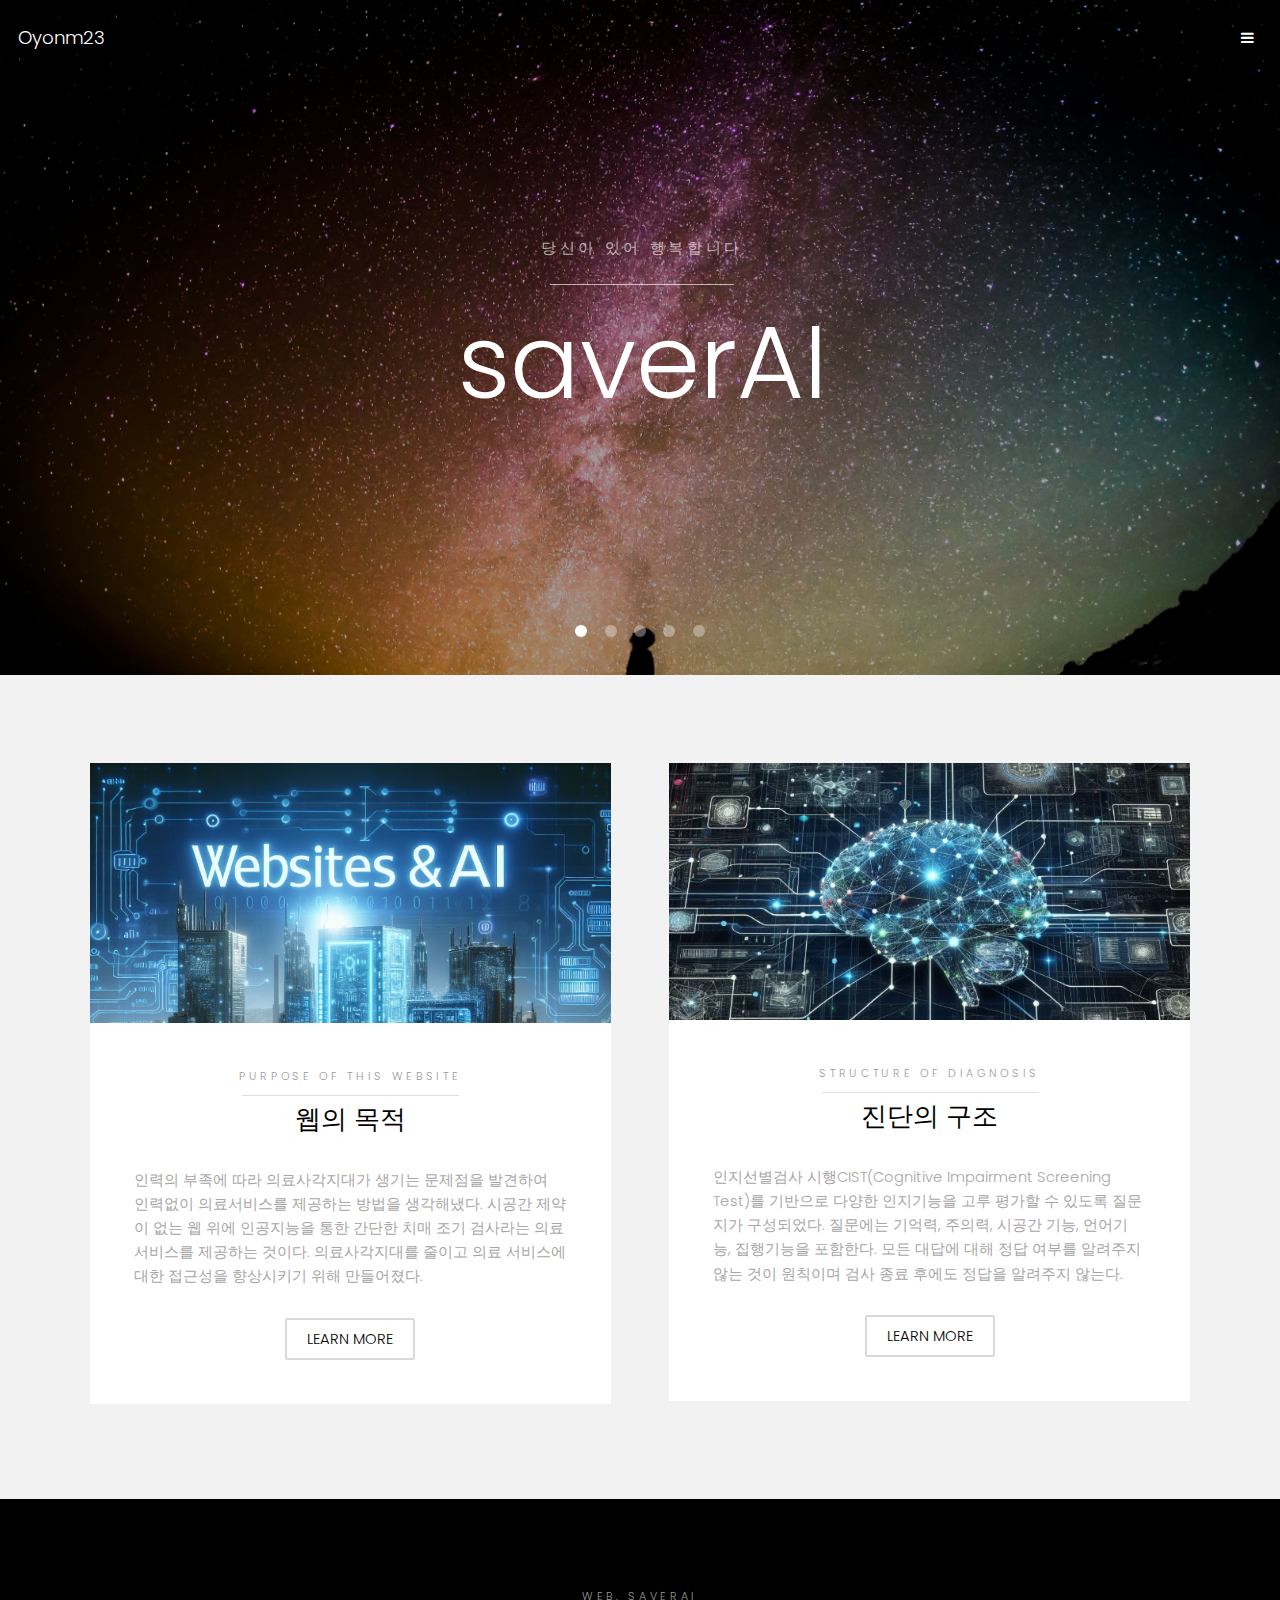
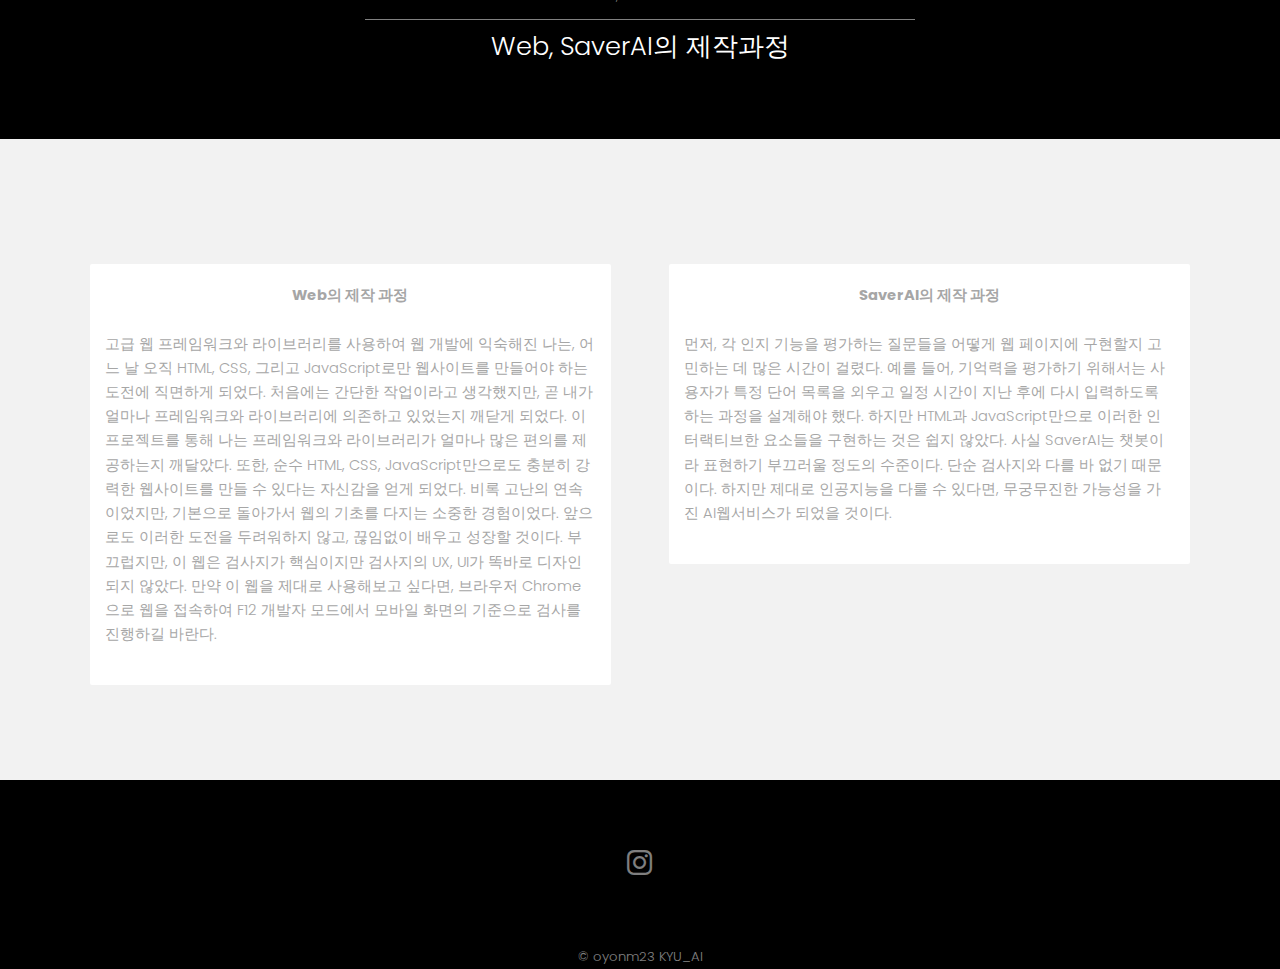
==== commit 54609127: "Update index.html" ====
--- a/index.html
+++ b/index.html
@@ -139,16 +139,30 @@
     <section id="three" class="wrapper style2">
         <div class="inner">
             <div class="gallery">
-                <div>
-                    <div class="image fit">
-                        <a href="#"><img src="images/me.png" alt="" width="600" height="300"></a>
+                <div class="content">
+                    <div class="image fit" class="content">
                         <div class="center-text">Web의 제작 과정</div>
+                        <div>ㅤ</div>
+                        <span class="align-center" >고급 웹 프레임워크와 라이브러리를 사용하여 웹 개발에 익숙해진 나는, 어느 날 오직 HTML, CSS, 그리고 JavaScript로만 웹사이트를 만들어야 하는 도전에 직면하게 되었다. 처음에는 간단한 작업이라고 생각했지만, 곧 내가 얼마나 프레임워크와 라이브러리에 의존하고 있었는지 깨닫게 되었다.
+                            이 프로젝트를 통해 나는 프레임워크와 라이브러리가 얼마나 많은 편의를 제공하는지 깨달았다. 또한, 순수 HTML, CSS, JavaScript만으로도 충분히 강력한 웹사이트를 만들 수 있다는 자신감을 얻게 되었다. 비록 고난의 연속이었지만, 기본으로 돌아가서 웹의 기초를 다지는 소중한 경험이었다. 앞으로도 이러한 도전을 두려워하지 않고, 끊임없이 배우고 성장할 것이다.
+                            부끄럽지만, 이 웹은 검사지가 핵심이지만 검사지의 UX, UI가 똑바로 디자인되지 않았다. 만약 이 웹을 제대로 사용해보고 싶다면, 브라우저 Chrome으로 웹을 접속하여 F12 개발자 모드에서 모바일 화면의 기준으로 검사를 진행하길 바란다.
+
+                        </span> 
+                        <div>ㅤ</div> 
                     </div>
                 </div>
                 <div>
                     <div class="image fit">
-                        <a href="#"><img src="images/dev.png" alt="" width="600" height="300"></a>
+
                         <div class="center-text">SaverAI의 제작 과정</div>
+                        <div>ㅤ</div>
+                        <span class="align-center">
+                            먼저, 각 인지 기능을 평가하는 질문들을 어떻게 웹 페이지에 구현할지 고민하는 데 많은 시간이 걸렸다. 예를 들어, 기억력을 평가하기 위해서는 사용자가 특정 단어 목록을 외우고 일정 시간이 지난 후에 다시 입력하도록 하는 과정을 설계해야 했다. 
+                            하지만 HTML과 JavaScript만으로 이러한 인터랙티브한 요소들을 구현하는 것은 쉽지 않았다.
+                            사실 SaverAI는 챗봇이라 표현하기 부끄러울 정도의 수준이다. 단순 검사지와 다를 바 없기 때문이다.
+                            하지만 제대로 인공지능을 다룰 수 있다면, 무궁무진한 가능성을 가진 AI웹서비스가 되었을 것이다.
+                        </span> 
+                        <div>ㅤ</div> 
                     </div>
                 </div>
             </div>
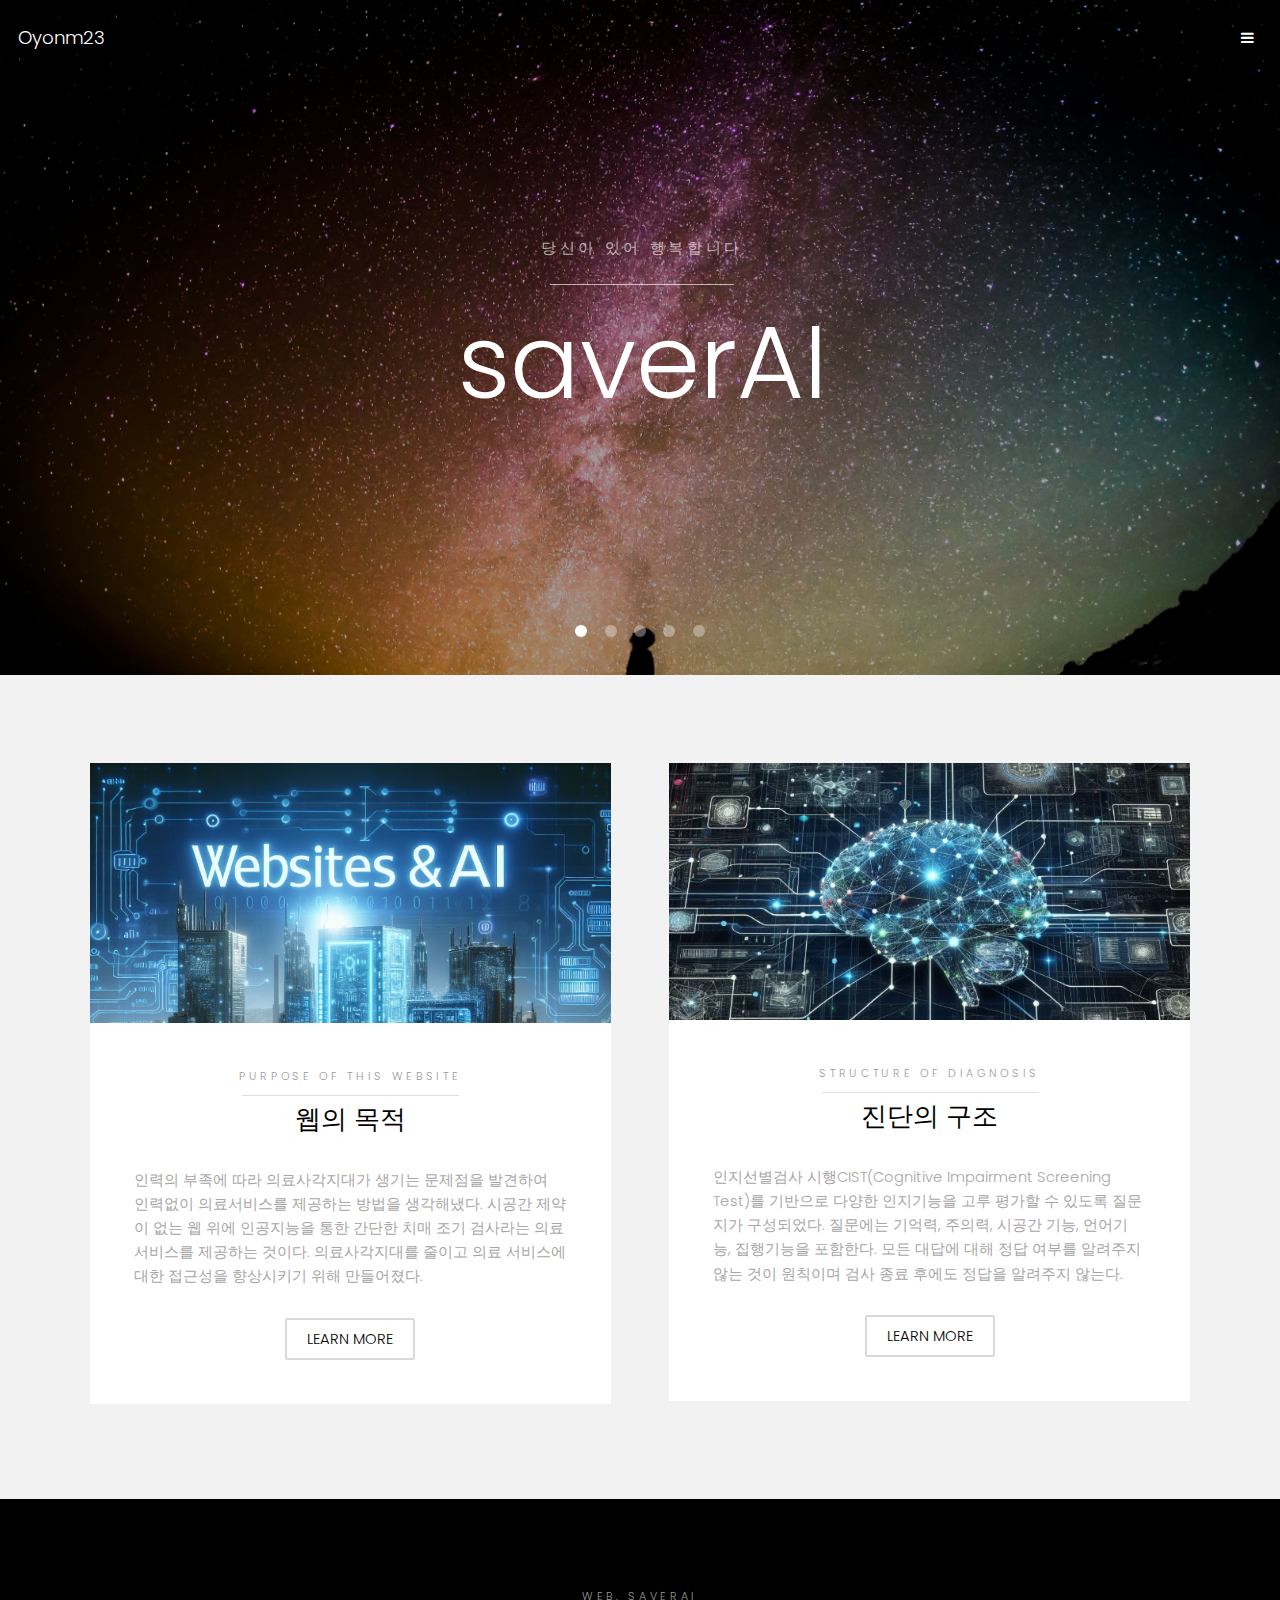
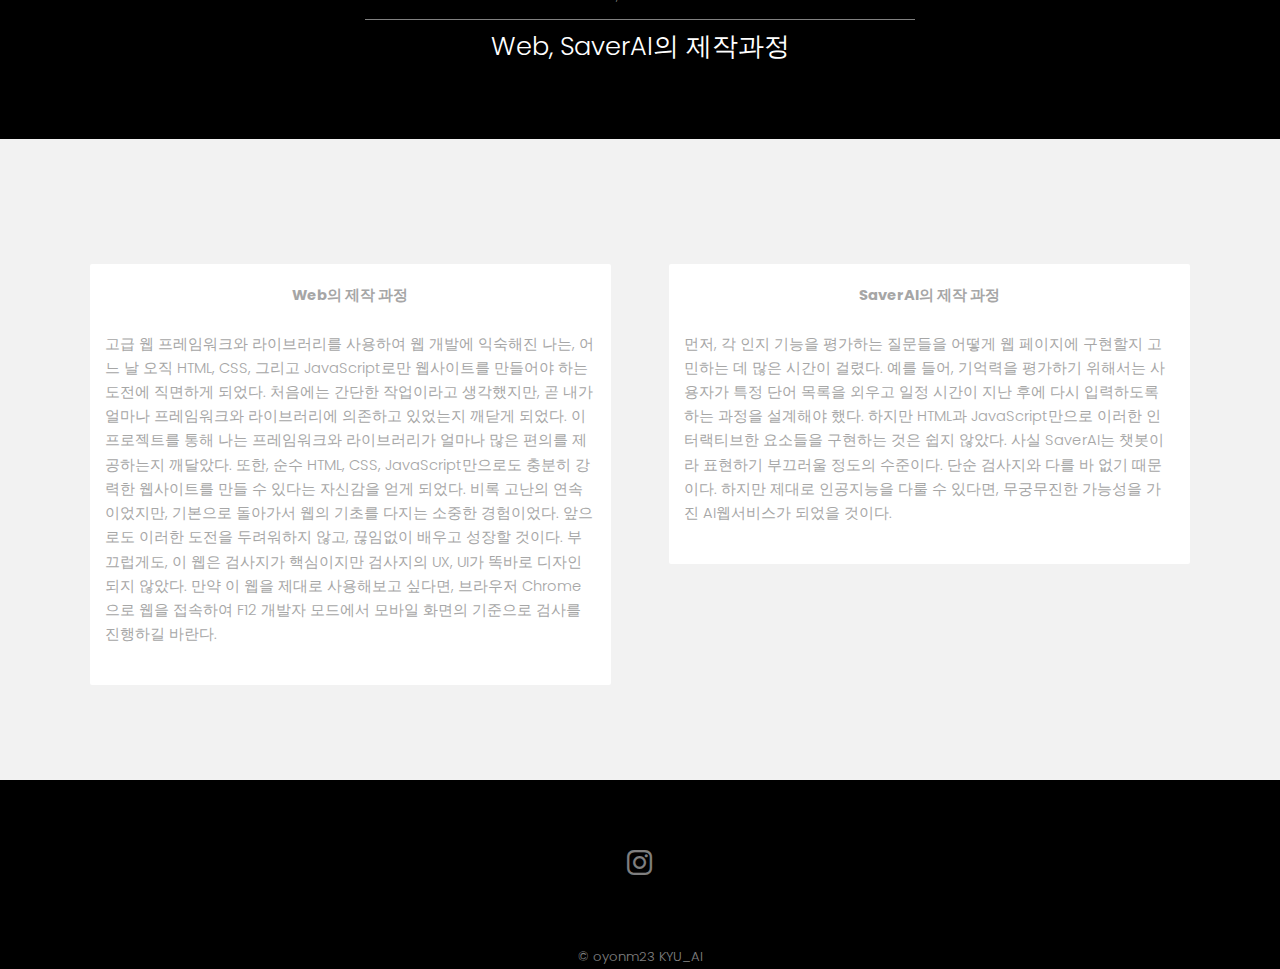
==== commit 0787c082: "Update index.html" ====
--- a/index.html
+++ b/index.html
@@ -145,7 +145,7 @@
                         <div>ㅤ</div>
                         <span class="align-center" >고급 웹 프레임워크와 라이브러리를 사용하여 웹 개발에 익숙해진 나는, 어느 날 오직 HTML, CSS, 그리고 JavaScript로만 웹사이트를 만들어야 하는 도전에 직면하게 되었다. 처음에는 간단한 작업이라고 생각했지만, 곧 내가 얼마나 프레임워크와 라이브러리에 의존하고 있었는지 깨닫게 되었다.
                             이 프로젝트를 통해 나는 프레임워크와 라이브러리가 얼마나 많은 편의를 제공하는지 깨달았다. 또한, 순수 HTML, CSS, JavaScript만으로도 충분히 강력한 웹사이트를 만들 수 있다는 자신감을 얻게 되었다. 비록 고난의 연속이었지만, 기본으로 돌아가서 웹의 기초를 다지는 소중한 경험이었다. 앞으로도 이러한 도전을 두려워하지 않고, 끊임없이 배우고 성장할 것이다.
-                            부끄럽지만, 이 웹은 검사지가 핵심이지만 검사지의 UX, UI가 똑바로 디자인되지 않았다. 만약 이 웹을 제대로 사용해보고 싶다면, 브라우저 Chrome으로 웹을 접속하여 F12 개발자 모드에서 모바일 화면의 기준으로 검사를 진행하길 바란다.
+                            부끄럽게도, 이 웹은 검사지가 핵심이지만 검사지의 UX, UI가 똑바로 디자인되지 않았다. 만약 이 웹을 제대로 사용해보고 싶다면, 브라우저 Chrome으로 웹을 접속하여 F12 개발자 모드에서 모바일 화면의 기준으로 검사를 진행하길 바란다.
 
                         </span> 
                         <div>ㅤ</div> 
